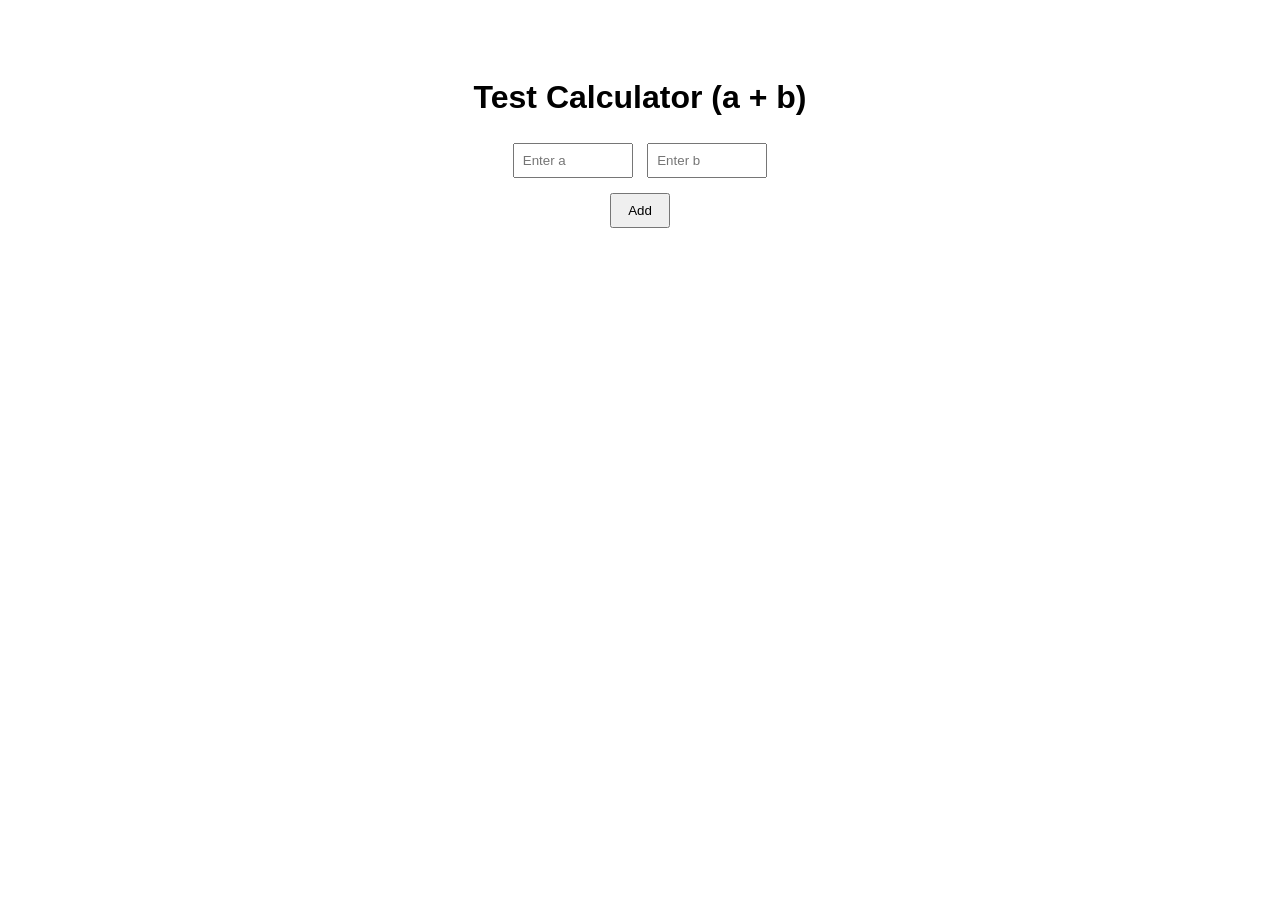
==== index.html @ 2857f5d6 "update" ====
<!DOCTYPE html>
<html>
<head>
  <title>Habit Calculator - Test</title>
  <meta name="viewport" content="width=device-width, initial-scale=1.0">
  <style>
    body {
      font-family: Arial, sans-serif;
      text-align: center;
      padding: 50px;
    }
    input {
      padding: 8px;
      margin: 5px;
      width: 100px;
    }
    button {
      padding: 8px 16px;
      margin-top: 10px;
    }
  </style>
</head>
<body>

  <h1>Test Calculator (a + b)</h1>

  <input type="number" id="a" placeholder="Enter a">
  <input type="number" id="b" placeholder="Enter b">
  <br>
  <button onclick="calculate()">Add</button>

  <h2 id="result"></h2>

  <script>
    function calculate() {
      var a = parseFloat(document.getElementById("a").value) || 0;
      var b = parseFloat(document.getElementById("b").value) || 0;
      document.getElementById("result").innerText = "Result: " + (a + b);
    }
  </script>

</body>
</html>
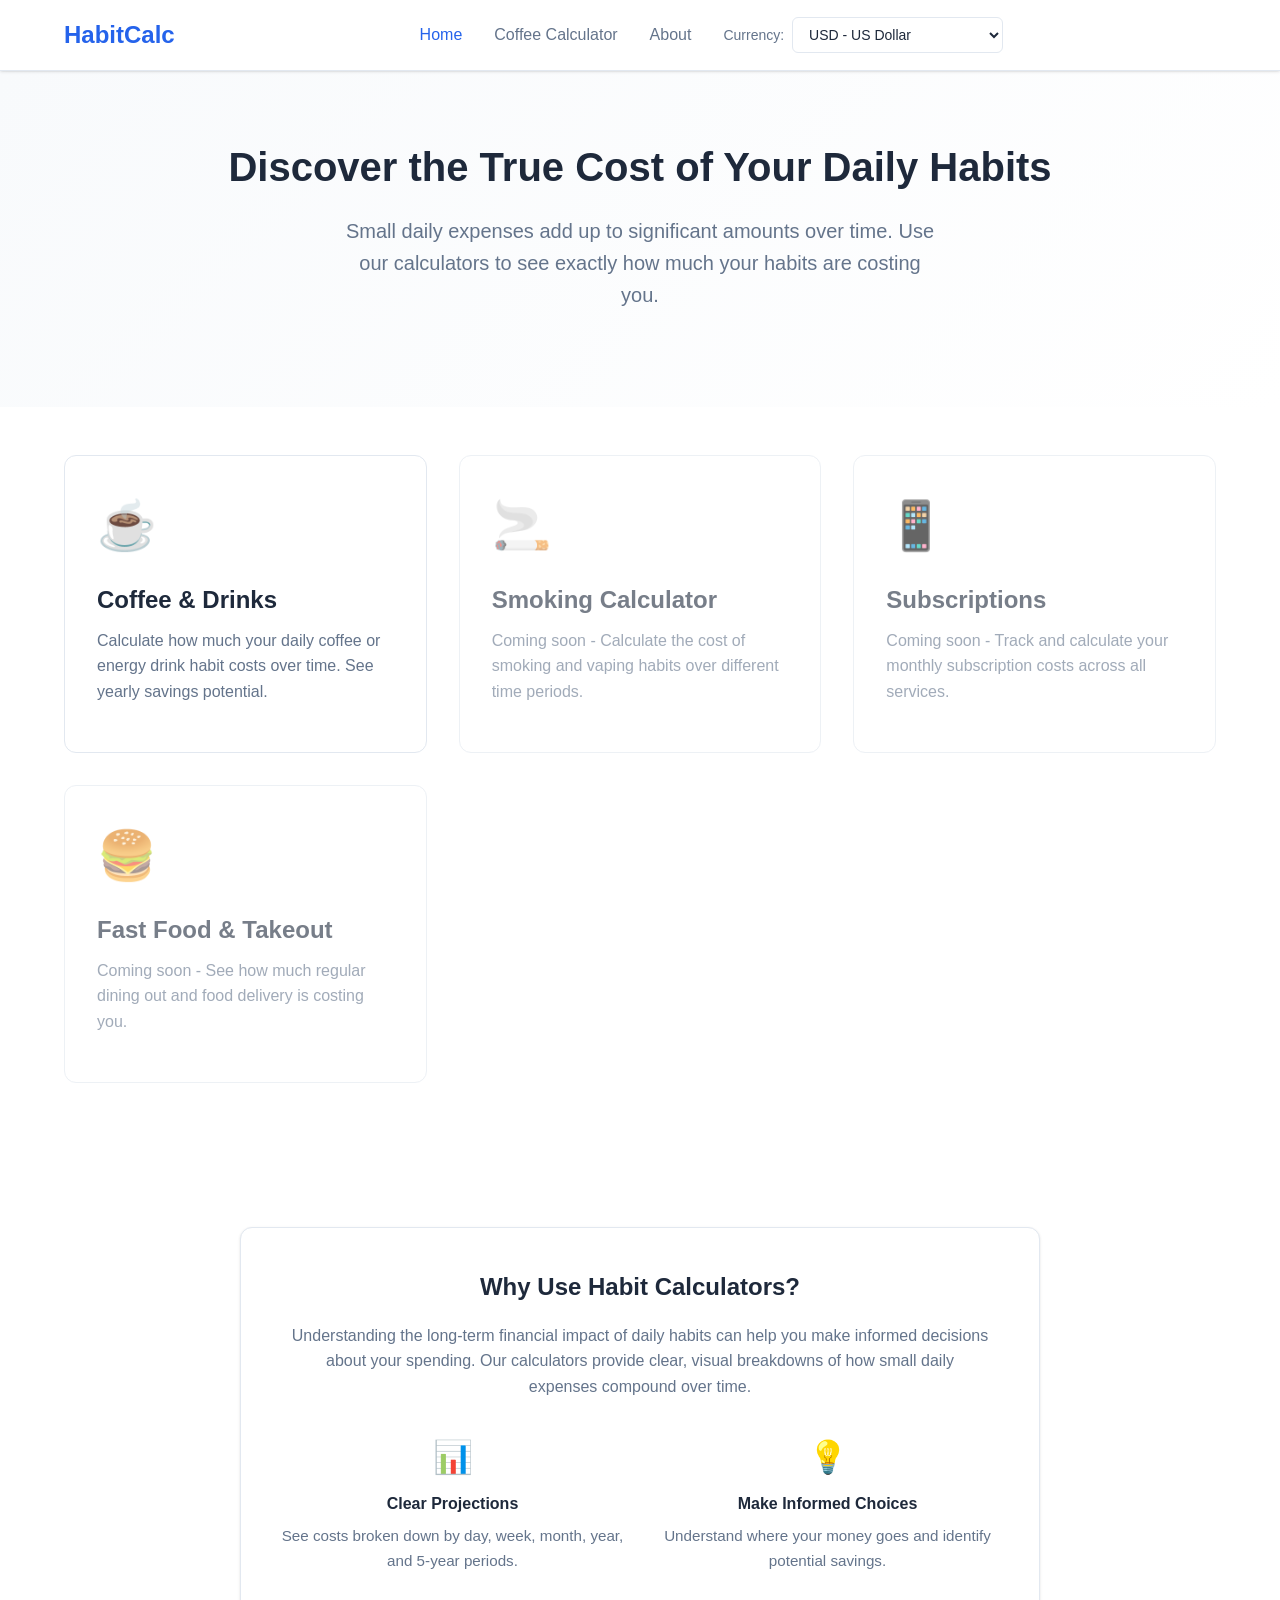
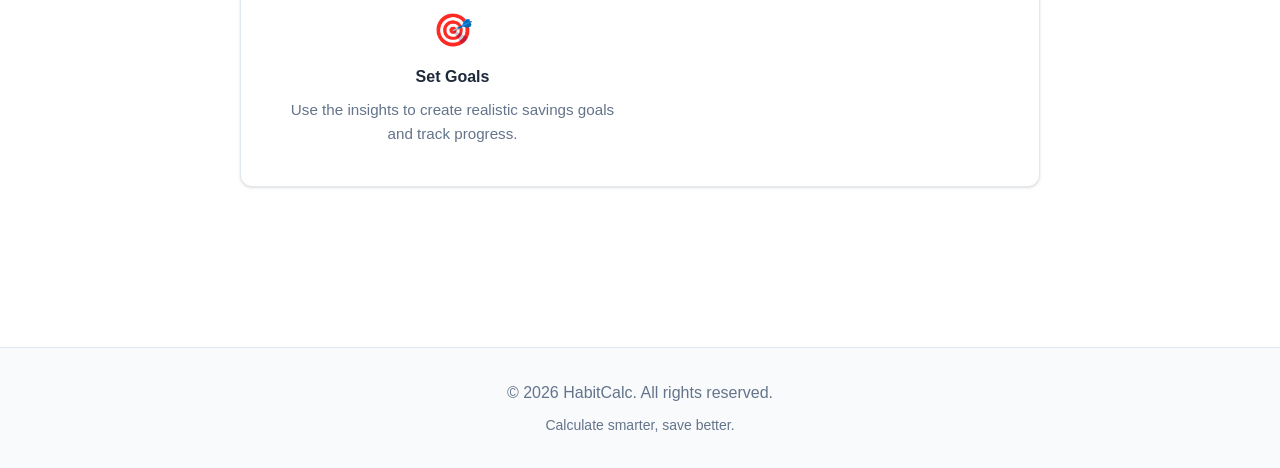
==== commit 240bca8f: "update" ====
--- a/index.html
+++ b/index.html
@@ -1,43 +1,120 @@
 <!DOCTYPE html>
-<html>
+<html lang="en">
 <head>
-  <title>Habit Calculator - Test</title>
+  <meta charset="UTF-8">
   <meta name="viewport" content="width=device-width, initial-scale=1.0">
-  <style>
-    body {
-      font-family: Arial, sans-serif;
-      text-align: center;
-      padding: 50px;
-    }
-    input {
-      padding: 8px;
-      margin: 5px;
-      width: 100px;
-    }
-    button {
-      padding: 8px 16px;
-      margin-top: 10px;
-    }
-  </style>
+  <meta name="description" content="Calculate how much your daily habits cost over time. Discover the true financial impact of coffee, drinks, and other recurring expenses.">
+  <meta name="keywords" content="habit calculator, cost calculator, savings calculator, coffee cost, daily expense calculator">
+  <title>Habit Cost Calculator | Calculate Your Daily Expenses</title>
+  <link rel="stylesheet" href="styles.css">
 </head>
 <body>
+  <header>
+    <div class="container">
+      <nav>
+        <a href="index.html" class="logo">HabitCalc</a>
+        <div class="nav-center">
+          <ul class="nav-links">
+            <li><a href="index.html" class="active">Home</a></li>
+            <li><a href="coffee-calculator.html">Coffee Calculator</a></li>
+            <li><a href="#about">About</a></li>
+          </ul>
+          <div class="currency-selector">
+            <label for="currencySelector">Currency:</label>
+            <select id="currencySelector">
+              <option value="USD">USD - US Dollar</option>
+              <option value="EUR">EUR - Euro</option>
+              <option value="GBP">GBP - British Pound</option>
+              <option value="INR">INR - Indian Rupee</option>
+              <option value="CAD">CAD - Canadian Dollar</option>
+              <option value="AUD">AUD - Australian Dollar</option>
+              <option value="JPY">JPY - Japanese Yen</option>
+              <option value="CNY">CNY - Chinese Yuan</option>
+              <option value="CHF">CHF - Swiss Franc</option>
+              <option value="SGD">SGD - Singapore Dollar</option>
+              <option value="NZD">NZD - New Zealand Dollar</option>
+              <option value="ZAR">ZAR - South African Rand</option>
+              <option value="BRL">BRL - Brazilian Real</option>
+              <option value="MXN">MXN - Mexican Peso</option>
+              <option value="KRW">KRW - South Korean Won</option>
+            </select>
+          </div>
+        </div>
+      </nav>
+    </div>
+  </header>
 
-  <h1>Test Calculator (a + b)</h1>
+  <main>
+    <section class="hero">
+      <div class="container">
+        <h1>Discover the True Cost of Your Daily Habits</h1>
+        <p>Small daily expenses add up to significant amounts over time. Use our calculators to see exactly how much your habits are costing you.</p>
+      </div>
+    </section>
 
-  <input type="number" id="a" placeholder="Enter a">
-  <input type="number" id="b" placeholder="Enter b">
-  <br>
-  <button onclick="calculate()">Add</button>
+    <section class="container">
+      <div class="calculators-grid">
+        <a href="coffee-calculator.html" class="calculator-card">
+          <div class="calculator-icon">☕</div>
+          <h3>Coffee & Drinks</h3>
+          <p>Calculate how much your daily coffee or energy drink habit costs over time. See yearly savings potential.</p>
+        </a>
 
-  <h2 id="result"></h2>
+        <div class="calculator-card" style="opacity: 0.6; cursor: not-allowed;">
+          <div class="calculator-icon">🚬</div>
+          <h3>Smoking Calculator</h3>
+          <p>Coming soon - Calculate the cost of smoking and vaping habits over different time periods.</p>
+        </div>
 
-  <script>
-    function calculate() {
-      var a = parseFloat(document.getElementById("a").value) || 0;
-      var b = parseFloat(document.getElementById("b").value) || 0;
-      document.getElementById("result").innerText = "Result: " + (a + b);
-    }
-  </script>
+        <div class="calculator-card" style="opacity: 0.6; cursor: not-allowed;">
+          <div class="calculator-icon">📱</div>
+          <h3>Subscriptions</h3>
+          <p>Coming soon - Track and calculate your monthly subscription costs across all services.</p>
+        </div>
 
+        <div class="calculator-card" style="opacity: 0.6; cursor: not-allowed;">
+          <div class="calculator-icon">🍔</div>
+          <h3>Fast Food & Takeout</h3>
+          <p>Coming soon - See how much regular dining out and food delivery is costing you.</p>
+        </div>
+      </div>
+    </section>
+
+    <section class="container" id="about" style="padding: 3rem 0;">
+      <div class="calculator-container">
+        <h2 style="text-align: center; margin-bottom: 1rem;">Why Use Habit Calculators?</h2>
+        <p style="color: var(--text-secondary); text-align: center; max-width: 700px; margin: 0 auto 2rem;">
+          Understanding the long-term financial impact of daily habits can help you make informed decisions about your spending.
+          Our calculators provide clear, visual breakdowns of how small daily expenses compound over time.
+        </p>
+        <div style="display: grid; grid-template-columns: repeat(auto-fit, minmax(250px, 1fr)); gap: 2rem; margin-top: 2rem;">
+          <div style="text-align: center;">
+            <h3 style="font-size: 2rem; color: var(--primary-color); margin-bottom: 0.5rem;">📊</h3>
+            <h4 style="margin-bottom: 0.5rem;">Clear Projections</h4>
+            <p style="color: var(--text-secondary); font-size: 0.95rem;">See costs broken down by day, week, month, year, and 5-year periods.</p>
+          </div>
+          <div style="text-align: center;">
+            <h3 style="font-size: 2rem; color: var(--primary-color); margin-bottom: 0.5rem;">💡</h3>
+            <h4 style="margin-bottom: 0.5rem;">Make Informed Choices</h4>
+            <p style="color: var(--text-secondary); font-size: 0.95rem;">Understand where your money goes and identify potential savings.</p>
+          </div>
+          <div style="text-align: center;">
+            <h3 style="font-size: 2rem; color: var(--primary-color); margin-bottom: 0.5rem;">🎯</h3>
+            <h4 style="margin-bottom: 0.5rem;">Set Goals</h4>
+            <p style="color: var(--text-secondary); font-size: 0.95rem;">Use the insights to create realistic savings goals and track progress.</p>
+          </div>
+        </div>
+      </div>
+    </section>
+  </main>
+
+  <footer>
+    <div class="container">
+      <p>&copy; 2026 HabitCalc. All rights reserved.</p>
+      <p style="margin-top: 0.5rem; font-size: 0.875rem;">Calculate smarter, save better.</p>
+    </div>
+  </footer>
+
+  <script src="currency.js"></script>
 </body>
 </html>
--- a/styles.css
+++ b/styles.css
@@ -0,0 +1,408 @@
+/* Modern & Minimal Design for Habit Calculator */
+
+:root {
+  --primary-color: #2563eb;
+  --primary-dark: #1e40af;
+  --secondary-color: #10b981;
+  --background: #ffffff;
+  --surface: #f8fafc;
+  --text-primary: #1e293b;
+  --text-secondary: #64748b;
+  --border-color: #e2e8f0;
+  --shadow: 0 1px 3px 0 rgb(0 0 0 / 0.1), 0 1px 2px -1px rgb(0 0 0 / 0.1);
+  --shadow-lg: 0 10px 15px -3px rgb(0 0 0 / 0.1), 0 4px 6px -4px rgb(0 0 0 / 0.1);
+}
+
+* {
+  margin: 0;
+  padding: 0;
+  box-sizing: border-box;
+}
+
+body {
+  font-family: -apple-system, BlinkMacSystemFont, 'Segoe UI', Roboto, Oxygen, Ubuntu, Cantarell, sans-serif;
+  line-height: 1.6;
+  color: var(--text-primary);
+  background-color: var(--background);
+  min-height: 100vh;
+}
+
+/* Header Styles */
+header {
+  background: var(--background);
+  border-bottom: 1px solid var(--border-color);
+  padding: 1rem 0;
+  position: sticky;
+  top: 0;
+  z-index: 100;
+  box-shadow: var(--shadow);
+}
+
+.container {
+  max-width: 1200px;
+  margin: 0 auto;
+  padding: 0 1.5rem;
+}
+
+nav {
+  display: flex;
+  justify-content: space-between;
+  align-items: center;
+  gap: 2rem;
+}
+
+.logo {
+  font-size: 1.5rem;
+  font-weight: 700;
+  color: var(--primary-color);
+  text-decoration: none;
+}
+
+.nav-center {
+  display: flex;
+  gap: 2rem;
+  align-items: center;
+  flex: 1;
+  justify-content: center;
+}
+
+.nav-links {
+  display: flex;
+  gap: 2rem;
+  list-style: none;
+}
+
+.nav-links a {
+  color: var(--text-secondary);
+  text-decoration: none;
+  font-weight: 500;
+  transition: color 0.3s ease;
+}
+
+.nav-links a:hover,
+.nav-links a.active {
+  color: var(--primary-color);
+}
+
+.currency-selector {
+  display: flex;
+  align-items: center;
+  gap: 0.5rem;
+}
+
+.currency-selector label {
+  font-size: 0.875rem;
+  color: var(--text-secondary);
+  font-weight: 500;
+}
+
+.currency-selector select {
+  padding: 0.5rem 0.75rem;
+  border: 1px solid var(--border-color);
+  border-radius: 6px;
+  background: var(--background);
+  color: var(--text-primary);
+  font-size: 0.875rem;
+  font-weight: 500;
+  cursor: pointer;
+  transition: border-color 0.3s ease;
+}
+
+.currency-selector select:hover {
+  border-color: var(--primary-color);
+}
+
+.currency-selector select:focus {
+  outline: none;
+  border-color: var(--primary-color);
+}
+
+/* Hero Section */
+.hero {
+  text-align: center;
+  padding: 4rem 0;
+  background: linear-gradient(135deg, var(--surface) 0%, #ffffff 100%);
+}
+
+.hero h1 {
+  font-size: 2.5rem;
+  font-weight: 700;
+  margin-bottom: 1rem;
+  color: var(--text-primary);
+}
+
+.hero p {
+  font-size: 1.25rem;
+  color: var(--text-secondary);
+  max-width: 600px;
+  margin: 0 auto 2rem;
+}
+
+/* Calculator Grid */
+.calculators-grid {
+  display: grid;
+  grid-template-columns: repeat(auto-fit, minmax(300px, 1fr));
+  gap: 2rem;
+  padding: 3rem 0;
+}
+
+.calculator-card {
+  background: var(--background);
+  border: 1px solid var(--border-color);
+  border-radius: 12px;
+  padding: 2rem;
+  transition: transform 0.3s ease, box-shadow 0.3s ease;
+  cursor: pointer;
+  text-decoration: none;
+  color: inherit;
+  display: block;
+}
+
+.calculator-card:hover {
+  transform: translateY(-4px);
+  box-shadow: var(--shadow-lg);
+}
+
+.calculator-icon {
+  font-size: 3rem;
+  margin-bottom: 1rem;
+}
+
+.calculator-card h3 {
+  font-size: 1.5rem;
+  margin-bottom: 0.5rem;
+  color: var(--text-primary);
+}
+
+.calculator-card p {
+  color: var(--text-secondary);
+  margin-bottom: 1rem;
+}
+
+/* Calculator Page */
+.calculator-container {
+  max-width: 800px;
+  margin: 3rem auto;
+  background: var(--background);
+  border: 1px solid var(--border-color);
+  border-radius: 12px;
+  padding: 2.5rem;
+  box-shadow: var(--shadow);
+}
+
+.calculator-header {
+  text-align: center;
+  margin-bottom: 2rem;
+}
+
+.calculator-header h1 {
+  font-size: 2rem;
+  margin-bottom: 0.5rem;
+}
+
+.calculator-header p {
+  color: var(--text-secondary);
+}
+
+/* Form Styles */
+.input-group {
+  margin-bottom: 1.5rem;
+}
+
+.input-group label {
+  display: block;
+  margin-bottom: 0.5rem;
+  font-weight: 500;
+  color: var(--text-primary);
+}
+
+.input-group input,
+.input-group select {
+  width: 100%;
+  padding: 0.75rem;
+  border: 1px solid var(--border-color);
+  border-radius: 8px;
+  font-size: 1rem;
+  transition: border-color 0.3s ease;
+}
+
+.input-group input:focus,
+.input-group select:focus {
+  outline: none;
+  border-color: var(--primary-color);
+}
+
+.input-with-prefix {
+  position: relative;
+}
+
+.input-prefix {
+  position: absolute;
+  left: 1rem;
+  top: 50%;
+  transform: translateY(-50%);
+  color: var(--text-secondary);
+  font-weight: 500;
+}
+
+.input-with-prefix input {
+  padding-left: 2rem;
+}
+
+/* Button Styles */
+.btn {
+  display: inline-block;
+  padding: 0.75rem 2rem;
+  background: var(--primary-color);
+  color: white;
+  border: none;
+  border-radius: 8px;
+  font-size: 1rem;
+  font-weight: 600;
+  cursor: pointer;
+  transition: background 0.3s ease, transform 0.1s ease;
+  text-decoration: none;
+}
+
+.btn:hover {
+  background: var(--primary-dark);
+}
+
+.btn:active {
+  transform: scale(0.98);
+}
+
+.btn-block {
+  width: 100%;
+  text-align: center;
+}
+
+/* Results Section */
+.results {
+  margin-top: 2rem;
+  display: none;
+}
+
+.results.show {
+  display: block;
+  animation: fadeIn 0.3s ease;
+}
+
+@keyframes fadeIn {
+  from {
+    opacity: 0;
+    transform: translateY(10px);
+  }
+  to {
+    opacity: 1;
+    transform: translateY(0);
+  }
+}
+
+.results-header {
+  text-align: center;
+  padding: 1.5rem;
+  background: var(--surface);
+  border-radius: 8px;
+  margin-bottom: 2rem;
+}
+
+.results-header h3 {
+  font-size: 1.25rem;
+  margin-bottom: 0.5rem;
+  color: var(--text-secondary);
+}
+
+.results-header .amount {
+  font-size: 2.5rem;
+  font-weight: 700;
+  color: var(--primary-color);
+}
+
+.time-projections {
+  display: grid;
+  grid-template-columns: repeat(auto-fit, minmax(150px, 1fr));
+  gap: 1rem;
+}
+
+.projection-card {
+  background: var(--surface);
+  padding: 1.5rem;
+  border-radius: 8px;
+  text-align: center;
+  border: 1px solid var(--border-color);
+}
+
+.projection-card .period {
+  font-size: 0.875rem;
+  color: var(--text-secondary);
+  text-transform: uppercase;
+  letter-spacing: 0.5px;
+  margin-bottom: 0.5rem;
+}
+
+.projection-card .cost {
+  font-size: 1.5rem;
+  font-weight: 700;
+  color: var(--text-primary);
+}
+
+/* Footer */
+footer {
+  background: var(--surface);
+  border-top: 1px solid var(--border-color);
+  padding: 2rem 0;
+  margin-top: 4rem;
+  text-align: center;
+  color: var(--text-secondary);
+}
+
+/* Responsive Design */
+@media (max-width: 768px) {
+  nav {
+    flex-wrap: wrap;
+  }
+
+  .nav-center {
+    flex-direction: column;
+    gap: 1rem;
+    width: 100%;
+    margin-top: 1rem;
+  }
+
+  .nav-links {
+    gap: 1rem;
+    font-size: 0.9rem;
+  }
+
+  .currency-selector {
+    width: 100%;
+    justify-content: center;
+  }
+
+  .currency-selector label {
+    display: none;
+  }
+
+  .currency-selector select {
+    width: 100%;
+    max-width: 200px;
+  }
+
+  .hero h1 {
+    font-size: 2rem;
+  }
+
+  .hero p {
+    font-size: 1rem;
+  }
+
+  .calculator-container {
+    padding: 1.5rem;
+    margin: 2rem 1rem;
+  }
+
+  .time-projections {
+    grid-template-columns: repeat(2, 1fr);
+  }
+}
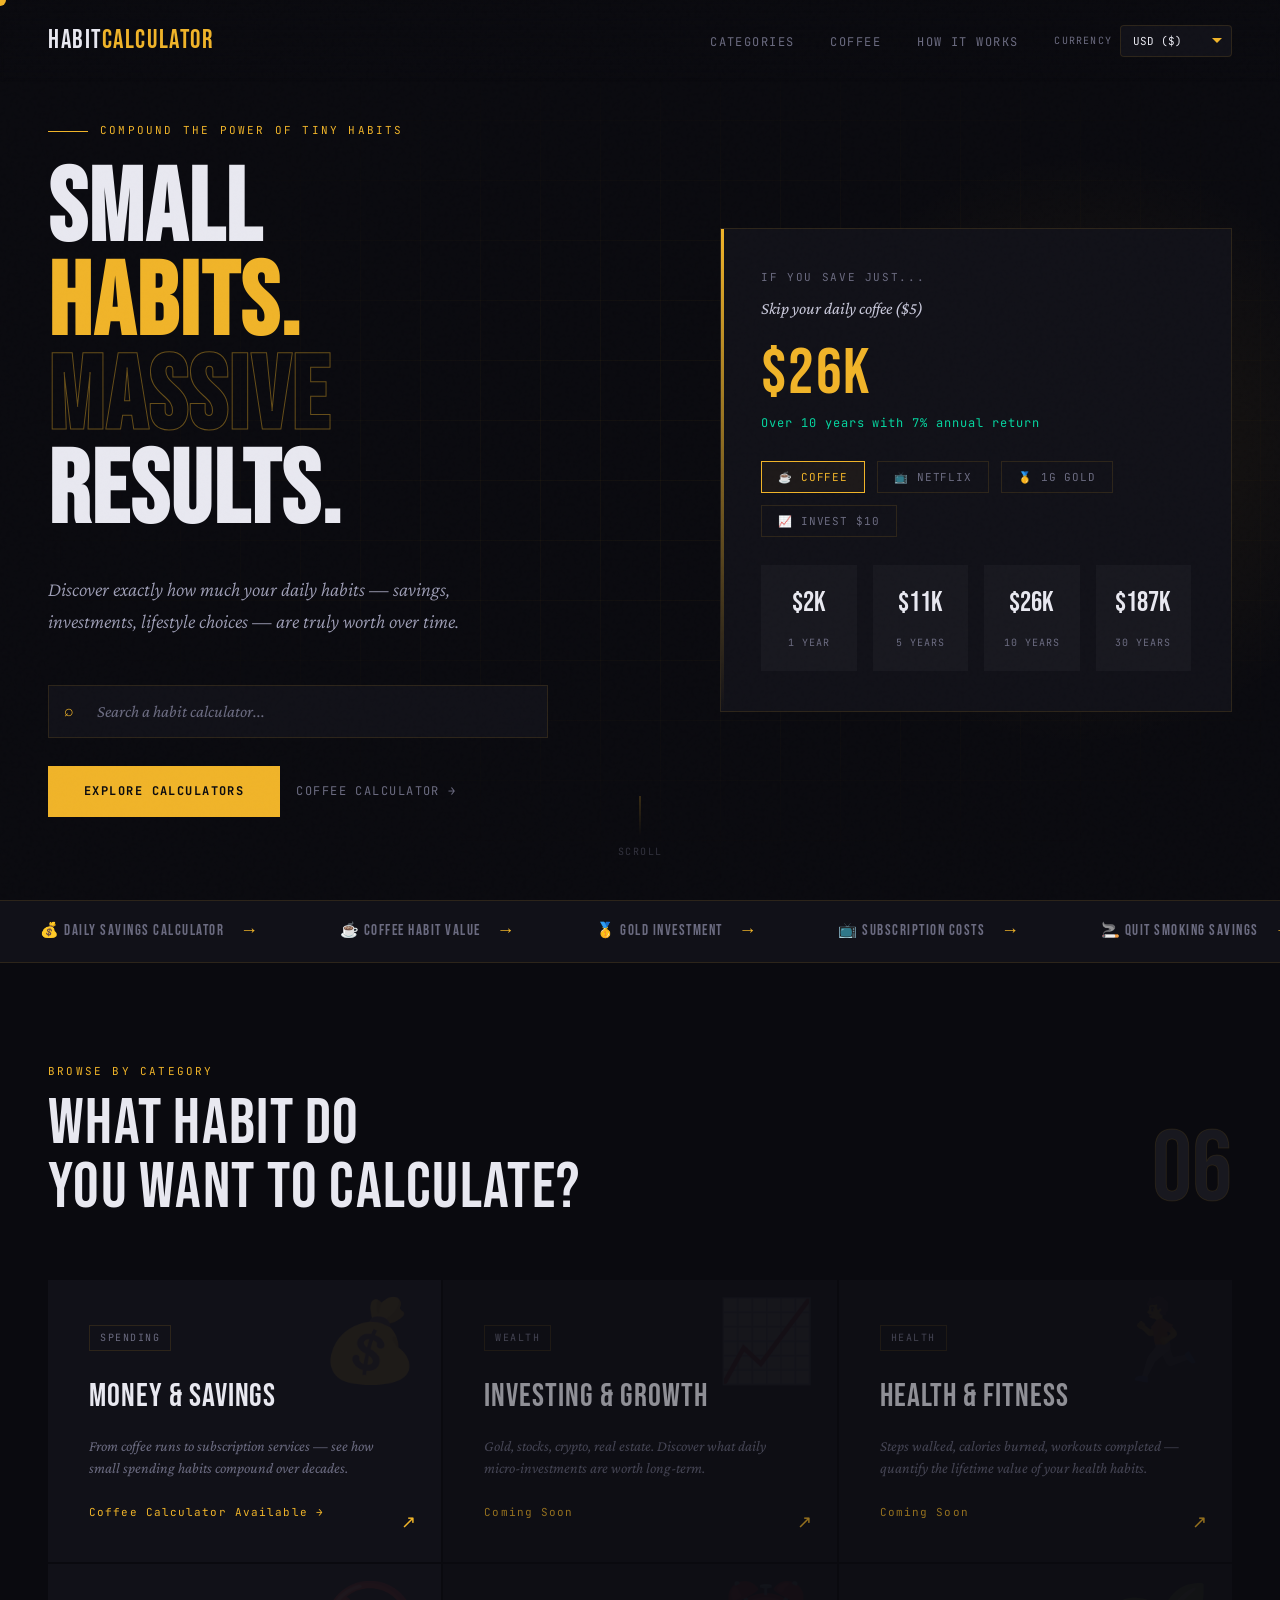
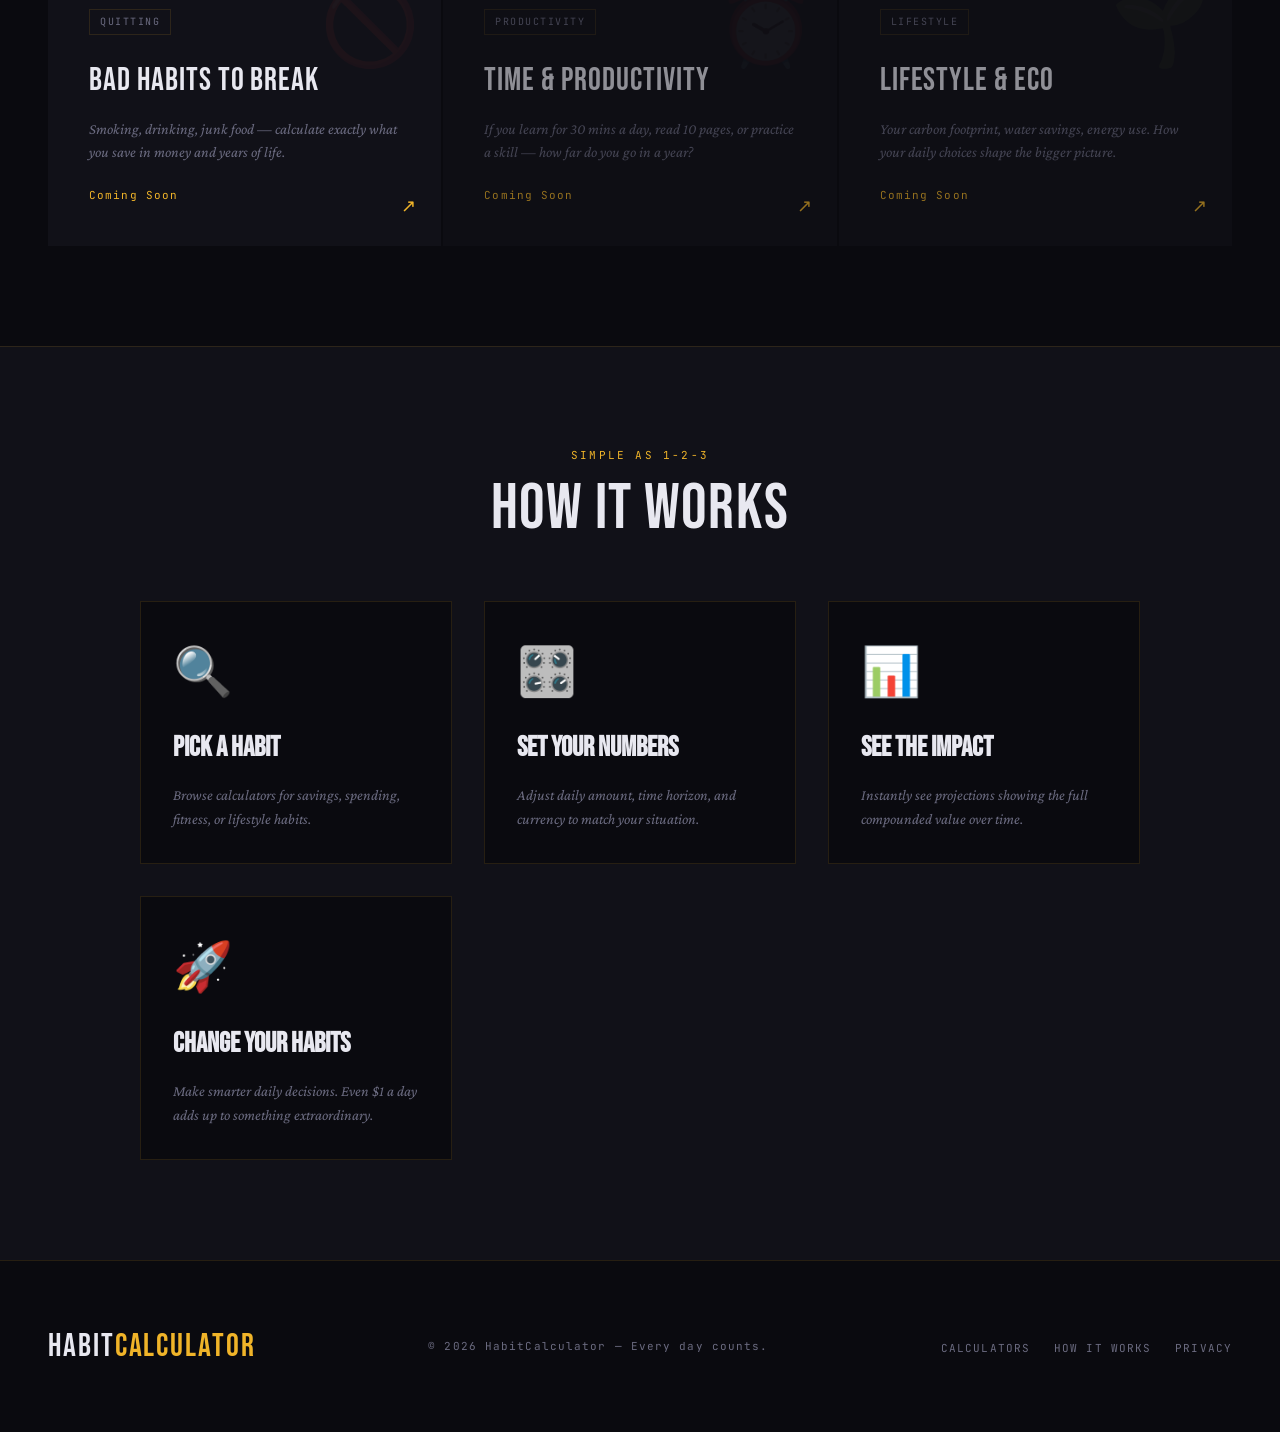
==== commit 43354e36: "Redesign with premium dark theme and organized codebase structure Major redesign implementing modern" ====
--- a/index.html
+++ b/index.html
@@ -1,120 +1,305 @@
 <!DOCTYPE html>
 <html lang="en">
 <head>
+  <!-- Google tag (gtag.js) -->
+  <script async src="https://www.googletagmanager.com/gtag/js?id=G-GQ2XSHXJRT"></script>
+  <script>
+    window.dataLayer = window.dataLayer || [];
+    function gtag(){dataLayer.push(arguments);}
+    gtag('js', new Date());
+    gtag('config', 'G-GQ2XSHXJRT');
+  </script>
+
   <meta charset="UTF-8">
   <meta name="viewport" content="width=device-width, initial-scale=1.0">
-  <meta name="description" content="Calculate how much your daily habits cost over time. Discover the true financial impact of coffee, drinks, and other recurring expenses.">
-  <meta name="keywords" content="habit calculator, cost calculator, savings calculator, coffee cost, daily expense calculator">
-  <title>Habit Cost Calculator | Calculate Your Daily Expenses</title>
-  <link rel="stylesheet" href="styles.css">
+  <meta name="description" content="Calculate how much your daily habits cost over time. Discover the true financial impact of coffee, savings, and other recurring habits.">
+  <meta name="keywords" content="habit calculator, cost calculator, savings calculator, investment calculator, daily expense calculator">
+  <title>HabitCalculator — Small Habits. Massive Results.</title>
+
+  <link rel="preconnect" href="https://fonts.googleapis.com">
+  <link rel="preconnect" href="https://fonts.gstatic.com" crossorigin>
+  <link href="https://fonts.googleapis.com/css2?family=Bebas+Neue&family=Crimson+Pro:ital,wght@0,300;0,400;0,600;1,300;1,400&family=JetBrains+Mono:wght@400;700&display=swap" rel="stylesheet">
+  <link rel="stylesheet" href="css/theme.css">
 </head>
 <body>
-  <header>
-    <div class="container">
-      <nav>
-        <a href="index.html" class="logo">HabitCalc</a>
-        <div class="nav-center">
-          <ul class="nav-links">
-            <li><a href="index.html" class="active">Home</a></li>
-            <li><a href="coffee-calculator.html">Coffee Calculator</a></li>
-            <li><a href="#about">About</a></li>
-          </ul>
-          <div class="currency-selector">
-            <label for="currencySelector">Currency:</label>
-            <select id="currencySelector">
-              <option value="USD">USD - US Dollar</option>
-              <option value="EUR">EUR - Euro</option>
-              <option value="GBP">GBP - British Pound</option>
-              <option value="INR">INR - Indian Rupee</option>
-              <option value="CAD">CAD - Canadian Dollar</option>
-              <option value="AUD">AUD - Australian Dollar</option>
-              <option value="JPY">JPY - Japanese Yen</option>
-              <option value="CNY">CNY - Chinese Yuan</option>
-              <option value="CHF">CHF - Swiss Franc</option>
-              <option value="SGD">SGD - Singapore Dollar</option>
-              <option value="NZD">NZD - New Zealand Dollar</option>
-              <option value="ZAR">ZAR - South African Rand</option>
-              <option value="BRL">BRL - Brazilian Real</option>
-              <option value="MXN">MXN - Mexican Peso</option>
-              <option value="KRW">KRW - South Korean Won</option>
-            </select>
+  <div id="cursor"></div>
+
+  <!-- NAV -->
+  <nav>
+    <a href="index.html" class="nav-logo">Habit<span>Calculator</span></a>
+    <div class="nav-right">
+      <ul class="nav-links">
+        <li><a href="#categories">Categories</a></li>
+        <li><a href="calculators/coffee.html">Coffee</a></li>
+        <li><a href="#how">How It Works</a></li>
+      </ul>
+      <div class="currency-selector">
+        <label for="currencySelector">Currency</label>
+        <select id="currencySelector">
+          <option value="USD">USD ($)</option>
+          <option value="EUR">EUR (€)</option>
+          <option value="GBP">GBP (£)</option>
+          <option value="INR">INR (₹)</option>
+          <option value="CAD">CAD (C$)</option>
+          <option value="AUD">AUD (A$)</option>
+          <option value="JPY">JPY (¥)</option>
+          <option value="CNY">CNY (¥)</option>
+          <option value="CHF">CHF (Fr)</option>
+          <option value="SGD">SGD (S$)</option>
+          <option value="NZD">NZD (NZ$)</option>
+          <option value="ZAR">ZAR (R)</option>
+          <option value="BRL">BRL (R$)</option>
+          <option value="MXN">MXN (Mex$)</option>
+          <option value="KRW">KRW (₩)</option>
+        </select>
+      </div>
+    </div>
+  </nav>
+
+  <!-- HERO -->
+  <section class="hero">
+    <div class="hero-content fade-up">
+      <div class="hero-eyebrow">Compound the power of tiny habits</div>
+      <h1>
+        Small<br>
+        <span class="line2">Habits.</span>
+        <span class="line3">Massive</span>
+        Results.
+      </h1>
+      <p class="hero-desc">
+        Discover exactly how much your daily habits — savings, investments, lifestyle choices — are truly worth over time.
+      </p>
+
+      <div class="search-bar-wrapper">
+        <span class="search-icon">⌕</span>
+        <input class="search-bar" type="text" placeholder="Search a habit calculator..." id="searchInput" autocomplete="off">
+      </div>
+
+      <div class="hero-cta-group" style="margin-top: 28px;">
+        <a href="#categories" class="btn-primary">Explore Calculators</a>
+        <a href="calculators/coffee.html" class="btn-ghost">Coffee Calculator →</a>
+      </div>
+    </div>
+
+    <div class="hero-counter-panel fade-up" style="transition-delay:0.2s">
+      <div class="counter-card">
+        <div class="counter-label">If you save just...</div>
+        <div class="counter-habit" id="habit-desc">Skip your daily coffee ($5)</div>
+        <div class="counter-number" id="main-counter">$0</div>
+        <div class="counter-sub" id="counter-sub">Over 10 years with 7% annual return</div>
+
+        <div class="counter-controls">
+          <button class="habit-btn active" data-amount="5" data-label="Skip daily coffee ($5)" data-type="money">☕ Coffee</button>
+          <button class="habit-btn" data-amount="0.5" data-label="Cancel Netflix ($15/mo)" data-type="money">📺 Netflix</button>
+          <button class="habit-btn" data-amount="80" data-label="Save 1g gold daily (~$80)" data-type="gold">🥇 1g Gold</button>
+          <button class="habit-btn" data-amount="10" data-label="Invest $10 daily in S&P 500" data-type="money">📈 Invest $10</button>
+        </div>
+
+        <div class="counter-timeline">
+          <div class="timeline-item">
+            <span class="timeline-val" id="t1">—</span>
+            <span class="timeline-key">1 Year</span>
+          </div>
+          <div class="timeline-item">
+            <span class="timeline-val" id="t5">—</span>
+            <span class="timeline-key">5 Years</span>
+          </div>
+          <div class="timeline-item">
+            <span class="timeline-val" id="t10">—</span>
+            <span class="timeline-key">10 Years</span>
+          </div>
+          <div class="timeline-item">
+            <span class="timeline-val" id="t30">—</span>
+            <span class="timeline-key">30 Years</span>
           </div>
         </div>
-      </nav>
-    </div>
-  </header>
-
-  <main>
-    <section class="hero">
-      <div class="container">
-        <h1>Discover the True Cost of Your Daily Habits</h1>
-        <p>Small daily expenses add up to significant amounts over time. Use our calculators to see exactly how much your habits are costing you.</p>
-      </div>
-    </section>
-
-    <section class="container">
-      <div class="calculators-grid">
-        <a href="coffee-calculator.html" class="calculator-card">
-          <div class="calculator-icon">☕</div>
-          <h3>Coffee & Drinks</h3>
-          <p>Calculate how much your daily coffee or energy drink habit costs over time. See yearly savings potential.</p>
-        </a>
-
-        <div class="calculator-card" style="opacity: 0.6; cursor: not-allowed;">
-          <div class="calculator-icon">🚬</div>
-          <h3>Smoking Calculator</h3>
-          <p>Coming soon - Calculate the cost of smoking and vaping habits over different time periods.</p>
-        </div>
-
-        <div class="calculator-card" style="opacity: 0.6; cursor: not-allowed;">
-          <div class="calculator-icon">📱</div>
-          <h3>Subscriptions</h3>
-          <p>Coming soon - Track and calculate your monthly subscription costs across all services.</p>
-        </div>
-
-        <div class="calculator-card" style="opacity: 0.6; cursor: not-allowed;">
-          <div class="calculator-icon">🍔</div>
-          <h3>Fast Food & Takeout</h3>
-          <p>Coming soon - See how much regular dining out and food delivery is costing you.</p>
-        </div>
-      </div>
-    </section>
-
-    <section class="container" id="about" style="padding: 3rem 0;">
-      <div class="calculator-container">
-        <h2 style="text-align: center; margin-bottom: 1rem;">Why Use Habit Calculators?</h2>
-        <p style="color: var(--text-secondary); text-align: center; max-width: 700px; margin: 0 auto 2rem;">
-          Understanding the long-term financial impact of daily habits can help you make informed decisions about your spending.
-          Our calculators provide clear, visual breakdowns of how small daily expenses compound over time.
-        </p>
-        <div style="display: grid; grid-template-columns: repeat(auto-fit, minmax(250px, 1fr)); gap: 2rem; margin-top: 2rem;">
-          <div style="text-align: center;">
-            <h3 style="font-size: 2rem; color: var(--primary-color); margin-bottom: 0.5rem;">📊</h3>
-            <h4 style="margin-bottom: 0.5rem;">Clear Projections</h4>
-            <p style="color: var(--text-secondary); font-size: 0.95rem;">See costs broken down by day, week, month, year, and 5-year periods.</p>
-          </div>
-          <div style="text-align: center;">
-            <h3 style="font-size: 2rem; color: var(--primary-color); margin-bottom: 0.5rem;">💡</h3>
-            <h4 style="margin-bottom: 0.5rem;">Make Informed Choices</h4>
-            <p style="color: var(--text-secondary); font-size: 0.95rem;">Understand where your money goes and identify potential savings.</p>
-          </div>
-          <div style="text-align: center;">
-            <h3 style="font-size: 2rem; color: var(--primary-color); margin-bottom: 0.5rem;">🎯</h3>
-            <h4 style="margin-bottom: 0.5rem;">Set Goals</h4>
-            <p style="color: var(--text-secondary); font-size: 0.95rem;">Use the insights to create realistic savings goals and track progress.</p>
-          </div>
-        </div>
-      </div>
-    </section>
-  </main>
-
+      </div>
+    </div>
+
+    <div class="scroll-hint">
+      <div class="scroll-line"></div>
+      <span>Scroll</span>
+    </div>
+  </section>
+
+  <!-- MARQUEE -->
+  <div class="marquee-section">
+    <div class="marquee-track" id="marquee">
+      <span class="marquee-item">💰 Daily Savings Calculator <span>→</span></span>
+      <span class="marquee-item">☕ Coffee Habit Value <span>→</span></span>
+      <span class="marquee-item">🥇 Gold Investment <span>→</span></span>
+      <span class="marquee-item">📺 Subscription Costs <span>→</span></span>
+      <span class="marquee-item">🚬 Quit Smoking Savings <span>→</span></span>
+      <span class="marquee-item">🏃 Fitness Tracker <span>→</span></span>
+      <span class="marquee-item">📱 Tech Upgrades <span>→</span></span>
+      <span class="marquee-item">🍕 Dining Out Calculator <span>→</span></span>
+      <span class="marquee-item">💰 Daily Savings Calculator <span>→</span></span>
+      <span class="marquee-item">☕ Coffee Habit Value <span>→</span></span>
+      <span class="marquee-item">🥇 Gold Investment <span>→</span></span>
+      <span class="marquee-item">📺 Subscription Costs <span>→</span></span>
+      <span class="marquee-item">🚬 Quit Smoking Savings <span>→</span></span>
+      <span class="marquee-item">🏃 Fitness Tracker <span>→</span></span>
+      <span class="marquee-item">📱 Tech Upgrades <span>→</span></span>
+      <span class="marquee-item">🍕 Dining Out Calculator <span>→</span></span>
+    </div>
+  </div>
+
+  <!-- CATEGORIES -->
+  <section class="section" id="categories">
+    <div class="section-header">
+      <div>
+        <div class="section-tag">Browse by Category</div>
+        <div class="section-title">What habit do<br>you want to calculate?</div>
+      </div>
+      <div class="section-count">06</div>
+    </div>
+    <div class="categories-grid">
+      <a href="calculators/coffee.html" class="cat-card fade-up">
+        <div class="cat-icon-bg">💰</div>
+        <div class="cat-tag">Spending</div>
+        <div class="cat-title">Money & Savings</div>
+        <p class="cat-desc">From coffee runs to subscription services — see how small spending habits compound over decades.</p>
+        <div class="cat-count">Coffee Calculator Available →</div>
+        <div class="cat-arrow">↗</div>
+      </a>
+      <div class="cat-card fade-up" style="transition-delay:0.1s; opacity: 0.6">
+        <div class="cat-icon-bg">📈</div>
+        <div class="cat-tag">Wealth</div>
+        <div class="cat-title">Investing & Growth</div>
+        <p class="cat-desc">Gold, stocks, crypto, real estate. Discover what daily micro-investments are worth long-term.</p>
+        <div class="cat-count">Coming Soon</div>
+        <div class="cat-arrow">↗</div>
+      </div>
+      <div class="cat-card fade-up" style="transition-delay:0.2s; opacity: 0.6">
+        <div class="cat-icon-bg">🏃</div>
+        <div class="cat-tag">Health</div>
+        <div class="cat-title">Health & Fitness</div>
+        <p class="cat-desc">Steps walked, calories burned, workouts completed — quantify the lifetime value of your health habits.</p>
+        <div class="cat-count">Coming Soon</div>
+        <div class="cat-arrow">↗</div>
+      </div>
+      <div class="cat-card fade-up; opacity: 0.6">
+        <div class="cat-icon-bg">🚫</div>
+        <div class="cat-tag">Quitting</div>
+        <div class="cat-title">Bad Habits to Break</div>
+        <p class="cat-desc">Smoking, drinking, junk food — calculate exactly what you save in money and years of life.</p>
+        <div class="cat-count">Coming Soon</div>
+        <div class="cat-arrow">↗</div>
+      </div>
+      <div class="cat-card fade-up" style="transition-delay:0.1s; opacity: 0.6">
+        <div class="cat-icon-bg">⏰</div>
+        <div class="cat-tag">Productivity</div>
+        <div class="cat-title">Time & Productivity</div>
+        <p class="cat-desc">If you learn for 30 mins a day, read 10 pages, or practice a skill — how far do you go in a year?</p>
+        <div class="cat-count">Coming Soon</div>
+        <div class="cat-arrow">↗</div>
+      </div>
+      <div class="cat-card fade-up" style="transition-delay:0.2s; opacity: 0.6">
+        <div class="cat-icon-bg">🌱</div>
+        <div class="cat-tag">Lifestyle</div>
+        <div class="cat-title">Lifestyle & Eco</div>
+        <p class="cat-desc">Your carbon footprint, water savings, energy use. How your daily choices shape the bigger picture.</p>
+        <div class="cat-count">Coming Soon</div>
+        <div class="cat-arrow">↗</div>
+      </div>
+    </div>
+  </section>
+
+  <!-- HOW IT WORKS -->
+  <section class="section" id="how" style="background: var(--surface); border-top: 1px solid var(--border);">
+    <div style="text-align: center; max-width: 800px; margin: 0 auto 60px;">
+      <div class="section-tag">Simple as 1-2-3</div>
+      <div class="section-title">How It Works</div>
+    </div>
+    <div style="display: grid; grid-template-columns: repeat(auto-fit, minmax(250px, 1fr)); gap: 32px; max-width: 1000px; margin: 0 auto;">
+      <div style="background: var(--bg); padding: 32px; border: 1px solid var(--border);" class="fade-up">
+        <span style="font-size: 48px; display: block; margin-bottom: 16px;">🔍</span>
+        <h3 style="font-family: 'Bebas Neue', sans-serif; font-size: 28px; margin-bottom: 12px;">Pick a Habit</h3>
+        <p style="color: var(--muted); font-style: italic; font-size: 15px; line-height: 1.6;">Browse calculators for savings, spending, fitness, or lifestyle habits.</p>
+      </div>
+      <div style="background: var(--bg); padding: 32px; border: 1px solid var(--border);" class="fade-up">
+        <span style="font-size: 48px; display: block; margin-bottom: 16px;">🎛️</span>
+        <h3 style="font-family: 'Bebas Neue', sans-serif; font-size: 28px; margin-bottom: 12px;">Set Your Numbers</h3>
+        <p style="color: var(--muted); font-style: italic; font-size: 15px; line-height: 1.6;">Adjust daily amount, time horizon, and currency to match your situation.</p>
+      </div>
+      <div style="background: var(--bg); padding: 32px; border: 1px solid var(--border);" class="fade-up">
+        <span style="font-size: 48px; display: block; margin-bottom: 16px;">📊</span>
+        <h3 style="font-family: 'Bebas Neue', sans-serif; font-size: 28px; margin-bottom: 12px;">See the Impact</h3>
+        <p style="color: var(--muted); font-style: italic; font-size: 15px; line-height: 1.6;">Instantly see projections showing the full compounded value over time.</p>
+      </div>
+      <div style="background: var(--bg); padding: 32px; border: 1px solid var(--border);" class="fade-up">
+        <span style="font-size: 48px; display: block; margin-bottom: 16px;">🚀</span>
+        <h3 style="font-family: 'Bebas Neue', sans-serif; font-size: 28px; margin-bottom: 12px;">Change Your Habits</h3>
+        <p style="color: var(--muted); font-style: italic; font-size: 15px; line-height: 1.6;">Make smarter daily decisions. Even $1 a day adds up to something extraordinary.</p>
+      </div>
+    </div>
+  </section>
+
+  <!-- FOOTER -->
   <footer>
-    <div class="container">
-      <p>&copy; 2026 HabitCalc. All rights reserved.</p>
-      <p style="margin-top: 0.5rem; font-size: 0.875rem;">Calculate smarter, save better.</p>
-    </div>
+    <div class="footer-logo">Habit<span>Calculator</span></div>
+    <p class="footer-copy">© 2026 HabitCalculator — Every day counts.</p>
+    <ul class="footer-links">
+      <li><a href="#categories">Calculators</a></li>
+      <li><a href="#how">How It Works</a></li>
+      <li><a href="#">Privacy</a></li>
+    </ul>
   </footer>
 
-  <script src="currency.js"></script>
+  <script src="js/currency.js"></script>
+  <script src="js/main.js"></script>
+  <script>
+    // Hero counter functionality
+    const habits = [
+      { amount: 5, label: "Skip your daily coffee ($5)", type: "money" },
+      { amount: 0.5, label: "Cancel Netflix ($15/mo)", type: "money" },
+      { amount: 80, label: "Save 1g gold daily (~$80)", type: "gold" },
+      { amount: 10, label: "Invest $10 daily in S&P 500", type: "money" }
+    ];
+
+    function animateCounter(el, target) {
+      el.style.opacity = '0.3';
+      setTimeout(() => {
+        el.textContent = target;
+        el.style.opacity = '1';
+      }, 200);
+    }
+
+    function updateHeroCounter(idx) {
+      const h = habits[idx];
+      document.getElementById('habit-desc').textContent = h.label;
+      const isGold = h.type === 'gold';
+
+      function fmt(years) {
+        if (isGold) return fmtGold(h.amount / 80 * 365 * years); // Convert USD to gold grams
+        return fmtMoney(calcFV(h.amount, years));
+      }
+
+      animateCounter(document.getElementById('main-counter'), fmt(10));
+      document.getElementById('counter-sub').textContent =
+        isGold ? 'Total gold value over 10 years' : 'Over 10 years with 7% annual return';
+      document.getElementById('t1').textContent = fmt(1);
+      document.getElementById('t5').textContent = fmt(5);
+      document.getElementById('t10').textContent = fmt(10);
+      document.getElementById('t30').textContent = fmt(30);
+    }
+
+    document.querySelectorAll('.habit-btn').forEach((btn, i) => {
+      btn.addEventListener('click', () => {
+        document.querySelectorAll('.habit-btn').forEach(b => b.classList.remove('active'));
+        btn.classList.add('active');
+        updateHeroCounter(i);
+      });
+    });
+
+    // Initialize counter when currency is ready
+    window.addEventListener('currencyChanged', () => {
+      const activeIdx = Array.from(document.querySelectorAll('.habit-btn')).findIndex(b => b.classList.contains('active'));
+      updateHeroCounter(activeIdx || 0);
+    });
+
+    // Initial load
+    setTimeout(() => updateHeroCounter(0), 500);
+  </script>
 </body>
 </html>
--- a/css/theme.css
+++ b/css/theme.css
@@ -0,0 +1,610 @@
+/* HabitCalculator - Modern Dark Theme */
+
+*, *::before, *::after { box-sizing: border-box; margin: 0; padding: 0; }
+
+:root {
+  --bg: #0a0a0f;
+  --surface: #111118;
+  --surface2: #18181f;
+  --gold: #f0b429;
+  --gold-light: #ffd166;
+  --teal: #06d6a0;
+  --red: #ef233c;
+  --text: #e8e8f0;
+  --muted: #6b6b80;
+  --border: rgba(240,180,41,0.12);
+}
+
+html { scroll-behavior: smooth; }
+
+body {
+  background: var(--bg);
+  color: var(--text);
+  font-family: 'Crimson Pro', serif;
+  font-size: 18px;
+  line-height: 1.6;
+  overflow-x: hidden;
+  cursor: none;
+}
+
+/* Custom cursor */
+#cursor {
+  width: 12px; height: 12px;
+  background: var(--gold);
+  border-radius: 50%;
+  position: fixed;
+  top: 0; left: 0;
+  pointer-events: none;
+  z-index: 9999;
+  transition: transform 0.15s ease, width 0.2s, height 0.2s, background 0.2s;
+  transform: translate(-50%, -50%);
+}
+#cursor.hovered {
+  width: 40px; height: 40px;
+  background: rgba(240,180,41,0.2);
+  border: 1px solid var(--gold);
+}
+
+/* Noise overlay */
+body::before {
+  content: '';
+  position: fixed;
+  inset: 0;
+  background-image: url("data:image/svg+xml,%3Csvg viewBox='0 0 256 256' xmlns='http://www.w3.org/2000/svg'%3E%3Cfilter id='n'%3E%3CfeTurbulence type='fractalNoise' baseFrequency='0.9' numOctaves='4' stitchTiles='stitch'/%3E%3C/filter%3E%3Crect width='100%25' height='100%25' filter='url(%23n)' opacity='0.04'/%3E%3C/svg%3E");
+  pointer-events: none;
+  z-index: 1000;
+  opacity: 0.4;
+}
+
+/* NAV */
+nav {
+  position: fixed;
+  top: 0; left: 0; right: 0;
+  z-index: 500;
+  display: flex;
+  align-items: center;
+  justify-content: space-between;
+  padding: 20px 48px;
+  background: linear-gradient(to bottom, rgba(10,10,15,0.95), transparent);
+  backdrop-filter: blur(2px);
+}
+.nav-logo {
+  font-family: 'Bebas Neue', sans-serif;
+  font-size: 26px;
+  letter-spacing: 0.06em;
+  color: var(--text);
+  text-decoration: none;
+}
+.nav-logo span { color: var(--gold); }
+.nav-right {
+  display: flex;
+  align-items: center;
+  gap: 36px;
+}
+.nav-links {
+  display: flex;
+  gap: 36px;
+  list-style: none;
+}
+.nav-links a {
+  font-family: 'JetBrains Mono', monospace;
+  font-size: 12px;
+  text-transform: uppercase;
+  letter-spacing: 0.12em;
+  color: var(--muted);
+  text-decoration: none;
+  transition: color 0.2s;
+}
+.nav-links a:hover, .nav-links a.active { color: var(--gold); }
+
+/* Currency Selector */
+.currency-selector {
+  display: flex;
+  align-items: center;
+  gap: 8px;
+}
+.currency-selector label {
+  font-family: 'JetBrains Mono', monospace;
+  font-size: 10px;
+  letter-spacing: 0.12em;
+  text-transform: uppercase;
+  color: var(--muted);
+}
+.currency-selector select {
+  background: var(--surface);
+  border: 1px solid var(--border);
+  color: var(--text);
+  font-family: 'JetBrains Mono', monospace;
+  font-size: 11px;
+  padding: 8px 12px;
+  border-radius: 4px;
+  cursor: none;
+  appearance: none;
+  background-image: url("data:image/svg+xml,%3Csvg xmlns='http://www.w3.org/2000/svg' width='12' height='8' viewBox='0 0 12 8'%3E%3Cpath fill='%23f0b429' d='M1 1l5 5 5-5'/%3E%3C/svg%3E");
+  background-repeat: no-repeat;
+  background-position: right 8px center;
+  padding-right: 28px;
+  transition: border-color 0.2s;
+}
+.currency-selector select:focus {
+  outline: none;
+  border-color: var(--gold);
+}
+.currency-selector select:hover {
+  border-color: var(--gold);
+}
+
+/* HERO */
+.hero {
+  min-height: 100vh;
+  display: grid;
+  grid-template-columns: 1fr 1fr;
+  align-items: center;
+  padding: 120px 48px 80px;
+  position: relative;
+  overflow: hidden;
+}
+
+/* Animated grid background */
+.hero::before {
+  content: '';
+  position: absolute;
+  inset: 0;
+  background-image:
+    linear-gradient(rgba(240,180,41,0.04) 1px, transparent 1px),
+    linear-gradient(90deg, rgba(240,180,41,0.04) 1px, transparent 1px);
+  background-size: 60px 60px;
+  mask-image: radial-gradient(ellipse at 60% 50%, black 20%, transparent 70%);
+}
+
+/* Glowing orb */
+.hero::after {
+  content: '';
+  position: absolute;
+  width: 600px; height: 600px;
+  background: radial-gradient(circle, rgba(240,180,41,0.08) 0%, transparent 70%);
+  right: -100px; top: 50%;
+  transform: translateY(-50%);
+  border-radius: 50%;
+  animation: orb-pulse 4s ease-in-out infinite;
+}
+@keyframes orb-pulse {
+  0%, 100% { transform: translateY(-50%) scale(1); opacity: 0.6; }
+  50% { transform: translateY(-52%) scale(1.05); opacity: 1; }
+}
+
+.hero-content { position: relative; z-index: 2; }
+
+.hero-eyebrow {
+  font-family: 'JetBrains Mono', monospace;
+  font-size: 11px;
+  letter-spacing: 0.2em;
+  text-transform: uppercase;
+  color: var(--gold);
+  margin-bottom: 24px;
+  display: flex;
+  align-items: center;
+  gap: 12px;
+}
+.hero-eyebrow::before {
+  content: '';
+  display: block;
+  width: 40px; height: 1px;
+  background: var(--gold);
+}
+
+h1 {
+  font-family: 'Bebas Neue', sans-serif;
+  font-size: clamp(72px, 8vw, 120px);
+  line-height: 0.92;
+  letter-spacing: 0.02em;
+  margin-bottom: 32px;
+}
+h1 .line2 { color: var(--gold); display: block; }
+h1 .line3 {
+  -webkit-text-stroke: 1px rgba(240,180,41,0.4);
+  color: transparent;
+  display: block;
+}
+
+.hero-desc {
+  font-size: 20px;
+  font-weight: 300;
+  color: #a0a0b8;
+  max-width: 420px;
+  margin-bottom: 48px;
+  font-style: italic;
+}
+
+.hero-cta-group {
+  display: flex;
+  gap: 16px;
+  align-items: center;
+}
+.btn-primary {
+  background: var(--gold);
+  color: #0a0a0f;
+  font-family: 'JetBrains Mono', monospace;
+  font-size: 12px;
+  font-weight: 700;
+  letter-spacing: 0.12em;
+  text-transform: uppercase;
+  padding: 16px 36px;
+  border: none;
+  cursor: none;
+  text-decoration: none;
+  transition: background 0.2s, transform 0.15s;
+  display: inline-block;
+}
+.btn-primary:hover {
+  background: var(--gold-light);
+  transform: translateY(-2px);
+}
+.btn-ghost {
+  font-family: 'JetBrains Mono', monospace;
+  font-size: 12px;
+  letter-spacing: 0.12em;
+  text-transform: uppercase;
+  color: var(--muted);
+  text-decoration: none;
+  padding: 16px 0;
+  border-bottom: 1px solid transparent;
+  transition: color 0.2s, border-color 0.2s;
+}
+.btn-ghost:hover { color: var(--text); border-color: var(--text); }
+
+/* Live counter panel */
+.hero-counter-panel {
+  position: relative;
+  z-index: 2;
+  padding-left: 80px;
+}
+.counter-card {
+  background: var(--surface);
+  border: 1px solid var(--border);
+  padding: 40px;
+  position: relative;
+  overflow: hidden;
+}
+.counter-card::before {
+  content: '';
+  position: absolute;
+  top: 0; left: 0;
+  width: 3px; height: 100%;
+  background: linear-gradient(to bottom, var(--gold), transparent);
+}
+.counter-label {
+  font-family: 'JetBrains Mono', monospace;
+  font-size: 11px;
+  letter-spacing: 0.15em;
+  text-transform: uppercase;
+  color: var(--muted);
+  margin-bottom: 8px;
+}
+.counter-habit {
+  font-size: 17px;
+  font-style: italic;
+  color: #c8c8da;
+  margin-bottom: 20px;
+}
+.counter-number {
+  font-family: 'Bebas Neue', sans-serif;
+  font-size: clamp(52px, 5vw, 80px);
+  color: var(--gold);
+  letter-spacing: 0.02em;
+  line-height: 1;
+  margin-bottom: 8px;
+  transition: all 0.3s;
+}
+.counter-sub {
+  font-family: 'JetBrains Mono', monospace;
+  font-size: 12px;
+  color: var(--teal);
+  letter-spacing: 0.08em;
+}
+
+.counter-controls {
+  display: flex;
+  gap: 12px;
+  margin-top: 28px;
+  flex-wrap: wrap;
+}
+.habit-btn {
+  font-family: 'JetBrains Mono', monospace;
+  font-size: 11px;
+  letter-spacing: 0.08em;
+  padding: 8px 16px;
+  background: transparent;
+  border: 1px solid var(--border);
+  color: var(--muted);
+  cursor: none;
+  transition: all 0.2s;
+  text-transform: uppercase;
+}
+.habit-btn:hover, .habit-btn.active {
+  border-color: var(--gold);
+  color: var(--gold);
+  background: rgba(240,180,41,0.05);
+}
+
+.counter-timeline {
+  display: flex;
+  gap: 16px;
+  margin-top: 28px;
+}
+.timeline-item {
+  flex: 1;
+  background: var(--surface2);
+  padding: 16px;
+  text-align: center;
+}
+.timeline-val {
+  font-family: 'Bebas Neue', sans-serif;
+  font-size: 28px;
+  color: var(--text);
+  display: block;
+}
+.timeline-key {
+  font-family: 'JetBrains Mono', monospace;
+  font-size: 10px;
+  color: var(--muted);
+  letter-spacing: 0.1em;
+  text-transform: uppercase;
+}
+
+/* MARQUEE */
+.marquee-section {
+  border-top: 1px solid var(--border);
+  border-bottom: 1px solid var(--border);
+  padding: 16px 0;
+  overflow: hidden;
+  background: var(--surface);
+}
+.marquee-track {
+  display: flex;
+  gap: 0;
+  animation: marquee 25s linear infinite;
+  white-space: nowrap;
+}
+.marquee-item {
+  font-family: 'Bebas Neue', sans-serif;
+  font-size: 15px;
+  letter-spacing: 0.1em;
+  color: var(--muted);
+  padding: 0 40px;
+  display: flex;
+  align-items: center;
+  gap: 16px;
+}
+.marquee-item span { color: var(--gold); font-size: 18px; }
+@keyframes marquee {
+  from { transform: translateX(0); }
+  to { transform: translateX(-50%); }
+}
+
+/* SECTIONS */
+.section {
+  padding: 100px 48px;
+}
+.section-header {
+  display: flex;
+  align-items: flex-end;
+  justify-content: space-between;
+  margin-bottom: 60px;
+}
+.section-tag {
+  font-family: 'JetBrains Mono', monospace;
+  font-size: 11px;
+  letter-spacing: 0.2em;
+  text-transform: uppercase;
+  color: var(--gold);
+  margin-bottom: 12px;
+}
+.section-title {
+  font-family: 'Bebas Neue', sans-serif;
+  font-size: clamp(40px, 5vw, 64px);
+  line-height: 1;
+  letter-spacing: 0.02em;
+}
+.section-count {
+  font-family: 'Bebas Neue', sans-serif;
+  font-size: 100px;
+  color: var(--surface2);
+  line-height: 1;
+  -webkit-text-stroke: 1px rgba(240,180,41,0.1);
+}
+
+/* CATEGORIES GRID */
+.categories-grid {
+  display: grid;
+  grid-template-columns: repeat(3, 1fr);
+  gap: 2px;
+}
+
+.cat-card {
+  background: var(--surface);
+  padding: 40px;
+  cursor: none;
+  position: relative;
+  overflow: hidden;
+  transition: background 0.3s;
+  border: 1px solid transparent;
+  text-decoration: none;
+  color: inherit;
+  display: block;
+}
+.cat-card:hover {
+  background: var(--surface2);
+  border-color: var(--border);
+}
+.cat-card:hover .cat-arrow { transform: translate(4px, -4px); }
+.cat-card:hover .cat-icon-bg { opacity: 0.15; }
+
+.cat-icon-bg {
+  position: absolute;
+  right: 20px; top: 20px;
+  font-size: 80px;
+  opacity: 0.05;
+  transition: opacity 0.3s;
+  pointer-events: none;
+  line-height: 1;
+}
+.cat-tag {
+  font-family: 'JetBrains Mono', monospace;
+  font-size: 10px;
+  letter-spacing: 0.15em;
+  text-transform: uppercase;
+  padding: 4px 10px;
+  border: 1px solid var(--border);
+  color: var(--muted);
+  display: inline-block;
+  margin-bottom: 20px;
+}
+.cat-title {
+  font-family: 'Bebas Neue', sans-serif;
+  font-size: 32px;
+  letter-spacing: 0.03em;
+  margin-bottom: 12px;
+}
+.cat-desc {
+  font-size: 15px;
+  font-style: italic;
+  color: var(--muted);
+  margin-bottom: 24px;
+  line-height: 1.5;
+}
+.cat-count {
+  font-family: 'JetBrains Mono', monospace;
+  font-size: 11px;
+  color: var(--gold);
+  letter-spacing: 0.1em;
+}
+.cat-arrow {
+  position: absolute;
+  bottom: 24px; right: 24px;
+  color: var(--gold);
+  font-size: 18px;
+  transition: transform 0.2s;
+}
+
+/* Search bar */
+.search-bar-wrapper {
+  position: relative;
+  max-width: 500px;
+  margin-top: 28px;
+}
+.search-bar {
+  width: 100%;
+  background: var(--surface);
+  border: 1px solid var(--border);
+  color: var(--text);
+  font-family: 'Crimson Pro', serif;
+  font-size: 17px;
+  font-style: italic;
+  padding: 16px 20px 16px 48px;
+  outline: none;
+  transition: border-color 0.2s;
+  cursor: none;
+}
+.search-bar:focus { border-color: var(--gold); }
+.search-bar::placeholder { color: var(--muted); }
+.search-icon {
+  position: absolute;
+  left: 16px;
+  top: 50%;
+  transform: translateY(-50%);
+  color: var(--gold);
+  pointer-events: none;
+  font-size: 16px;
+}
+
+/* FOOTER */
+footer {
+  padding: 60px 48px;
+  border-top: 1px solid var(--border);
+  display: flex;
+  align-items: center;
+  justify-content: space-between;
+}
+.footer-logo {
+  font-family: 'Bebas Neue', sans-serif;
+  font-size: 32px;
+  letter-spacing: 0.06em;
+}
+.footer-logo span { color: var(--gold); }
+.footer-copy {
+  font-family: 'JetBrains Mono', monospace;
+  font-size: 11px;
+  color: var(--muted);
+  letter-spacing: 0.1em;
+}
+.footer-links {
+  display: flex;
+  gap: 24px;
+  list-style: none;
+}
+.footer-links a {
+  font-family: 'JetBrains Mono', monospace;
+  font-size: 11px;
+  letter-spacing: 0.1em;
+  color: var(--muted);
+  text-decoration: none;
+  text-transform: uppercase;
+  transition: color 0.2s;
+}
+.footer-links a:hover { color: var(--gold); }
+
+/* Animations */
+.fade-up {
+  opacity: 0;
+  transform: translateY(30px);
+  transition: opacity 0.7s ease, transform 0.7s ease;
+}
+.fade-up.visible {
+  opacity: 1;
+  transform: translateY(0);
+}
+
+/* SCROLL indicator */
+.scroll-hint {
+  position: absolute;
+  bottom: 40px;
+  left: 50%;
+  transform: translateX(-50%);
+  display: flex;
+  flex-direction: column;
+  align-items: center;
+  gap: 8px;
+  opacity: 0.4;
+}
+.scroll-hint span {
+  font-family: 'JetBrains Mono', monospace;
+  font-size: 10px;
+  letter-spacing: 0.15em;
+  text-transform: uppercase;
+  color: var(--muted);
+}
+.scroll-line {
+  width: 1px;
+  height: 40px;
+  background: linear-gradient(to bottom, var(--gold), transparent);
+  animation: scroll-anim 1.5s ease-in-out infinite;
+}
+@keyframes scroll-anim {
+  0% { transform: scaleY(0); transform-origin: top; }
+  50% { transform: scaleY(1); transform-origin: top; }
+  51% { transform: scaleY(1); transform-origin: bottom; }
+  100% { transform: scaleY(0); transform-origin: bottom; }
+}
+
+/* RESPONSIVE */
+@media (max-width: 1024px) {
+  nav { padding: 20px 24px; }
+  .nav-links { display: none; }
+  .nav-right { flex-direction: column; gap: 16px; align-items: flex-end; }
+  .hero { grid-template-columns: 1fr; padding: 100px 24px 60px; }
+  .hero-counter-panel { padding-left: 0; margin-top: 60px; }
+  .section { padding: 60px 24px; }
+  .categories-grid { grid-template-columns: 1fr; }
+  footer { flex-direction: column; gap: 24px; text-align: center; padding: 40px 24px; }
+}
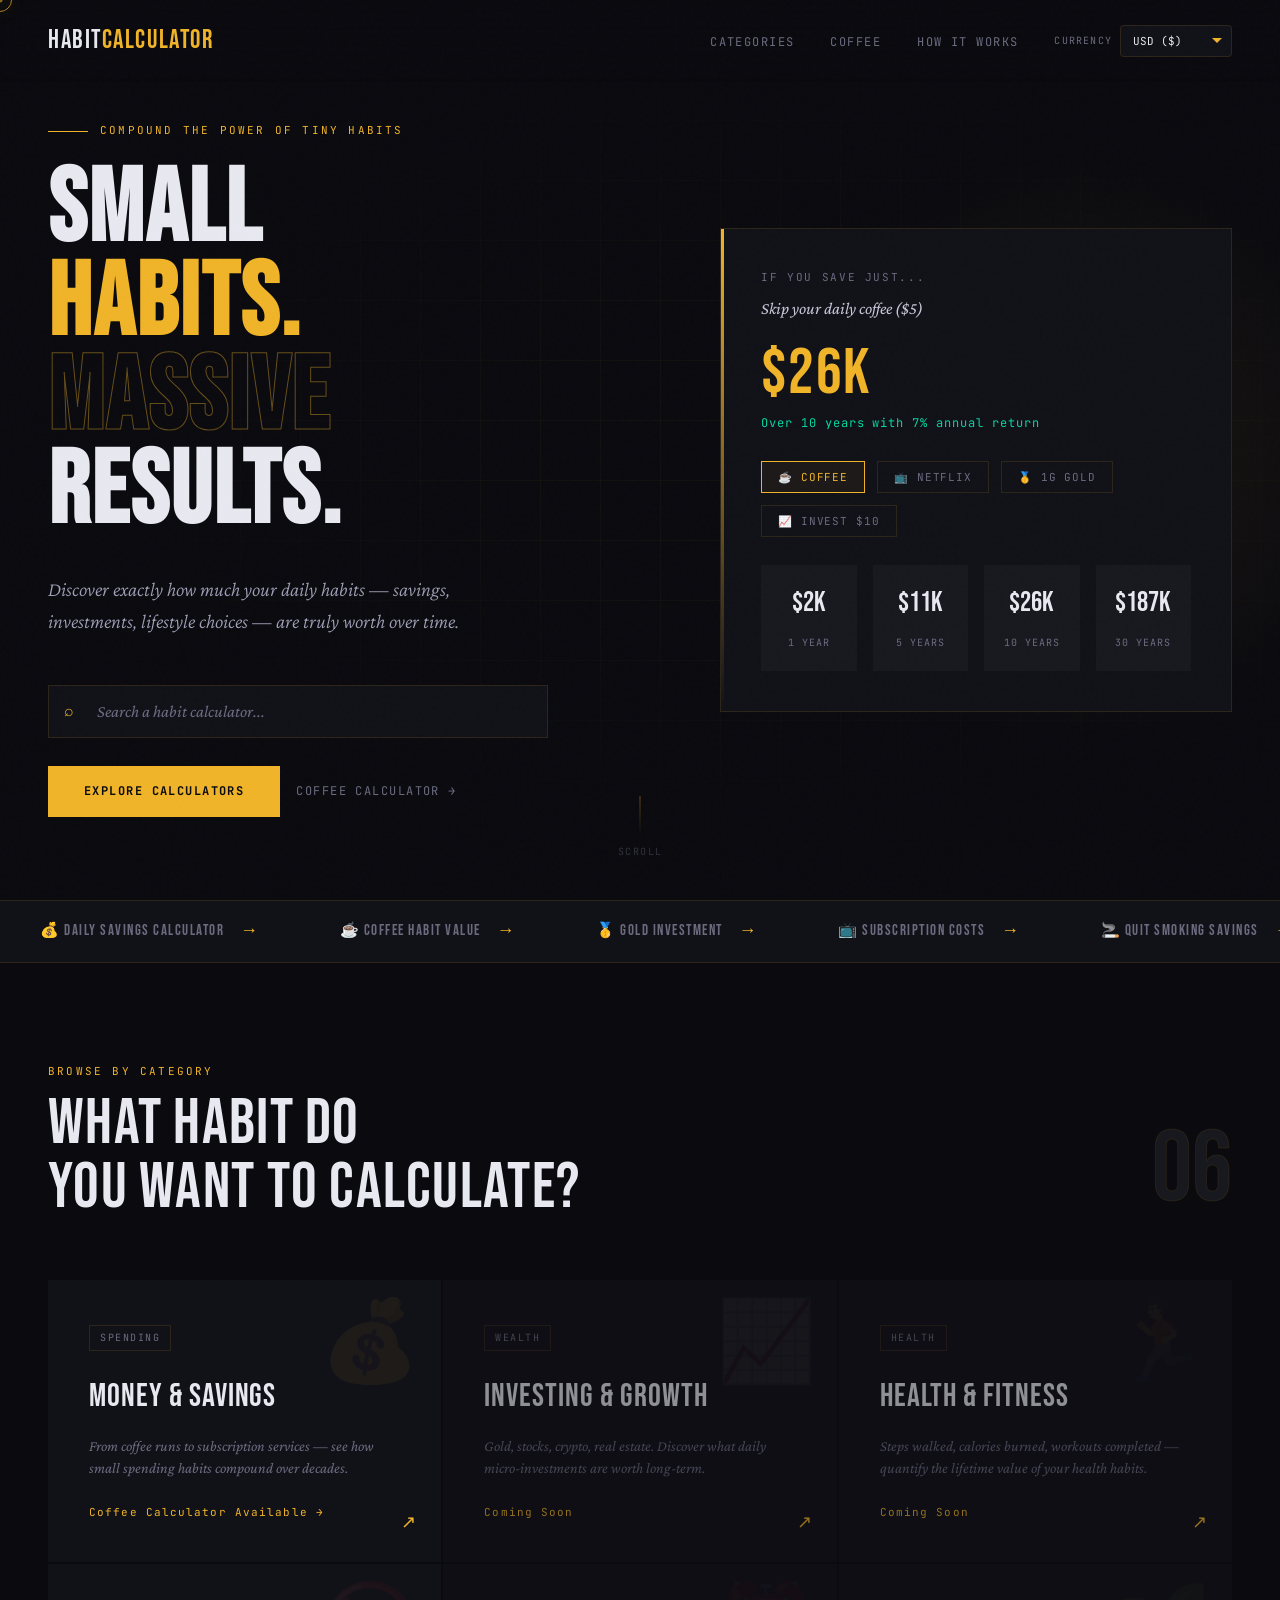
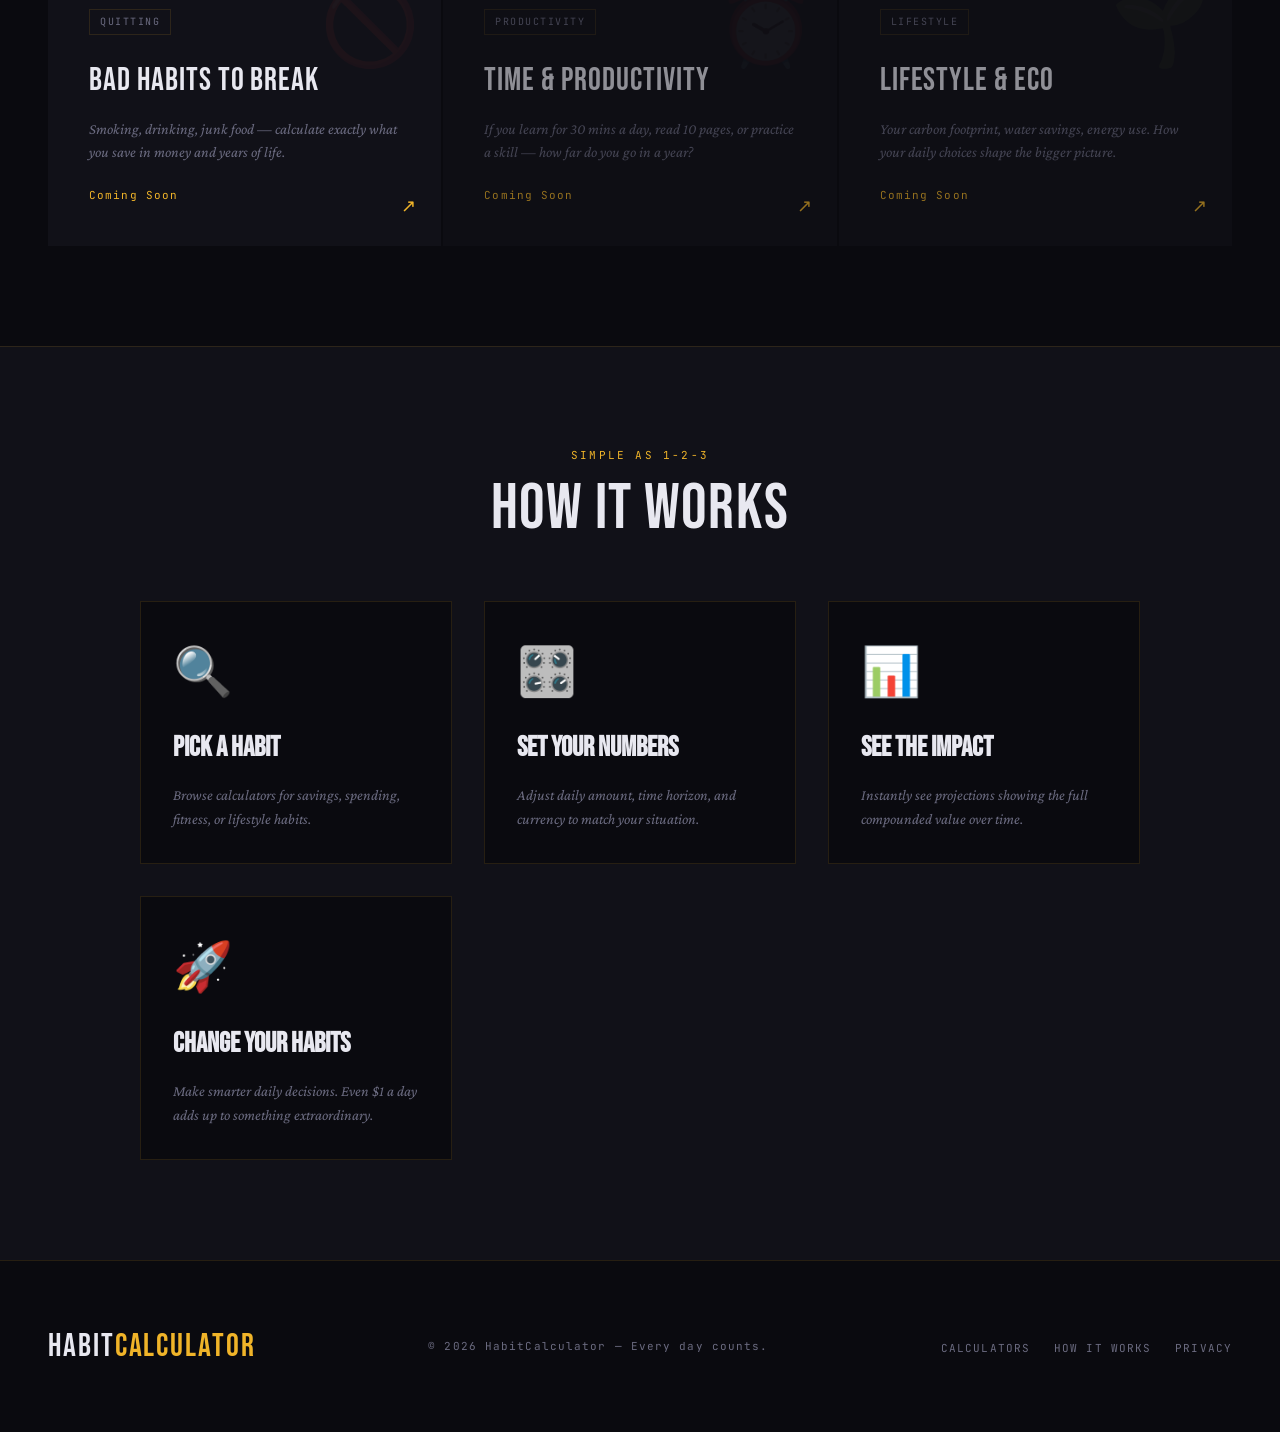
==== commit a2f7e195: "Fix hero counter currency conversion and improve cursor design - Fixed hero counter to properly conv" ====
--- a/index.html
+++ b/index.html
@@ -249,13 +249,29 @@
   <script src="js/currency.js"></script>
   <script src="js/main.js"></script>
   <script>
-    // Hero counter functionality
+    // Hero counter functionality with currency support
     const habits = [
       { amount: 5, label: "Skip your daily coffee ($5)", type: "money" },
       { amount: 0.5, label: "Cancel Netflix ($15/mo)", type: "money" },
       { amount: 80, label: "Save 1g gold daily (~$80)", type: "gold" },
       { amount: 10, label: "Invest $10 daily in S&P 500", type: "money" }
     ];
+
+    function formatMoneyWithCurrency(amountUSD) {
+      // Wait for CurrencyManager to be ready
+      if (window.CurrencyManager && window.CurrencyManager.currentCurrency) {
+        return CurrencyManager.format(amountUSD);
+      }
+      // Fallback formatting
+      if (amountUSD >= 1e6) return '$' + (amountUSD/1e6).toFixed(1) + 'M';
+      if (amountUSD >= 1e3) return '$' + Math.round(amountUSD/1000) + 'K';
+      return '$' + Math.round(amountUSD);
+    }
+
+    function formatGoldWeight(grams) {
+      if (grams >= 1000) return (grams/1000).toFixed(1) + 'kg';
+      return Math.round(grams) + 'g';
+    }
 
     function animateCounter(el, target) {
       el.style.opacity = '0.3';
@@ -271,19 +287,28 @@
       const isGold = h.type === 'gold';
 
       function fmt(years) {
-        if (isGold) return fmtGold(h.amount / 80 * 365 * years); // Convert USD to gold grams
-        return fmtMoney(calcFV(h.amount, years));
+        if (isGold) {
+          // Gold: show weight in grams/kg
+          const goldGramsPerDay = h.amount / 80; // Assuming $80 per gram
+          const totalGrams = goldGramsPerDay * 365 * years;
+          return formatGoldWeight(totalGrams);
+        } else {
+          // Money: calculate compound value and convert to current currency
+          const valueUSD = calcFV(h.amount, years);
+          return formatMoneyWithCurrency(valueUSD);
+        }
       }
 
       animateCounter(document.getElementById('main-counter'), fmt(10));
       document.getElementById('counter-sub').textContent =
-        isGold ? 'Total gold value over 10 years' : 'Over 10 years with 7% annual return';
+        isGold ? 'Total gold accumulated over 10 years' : 'Over 10 years with 7% annual return';
       document.getElementById('t1').textContent = fmt(1);
       document.getElementById('t5').textContent = fmt(5);
       document.getElementById('t10').textContent = fmt(10);
       document.getElementById('t30').textContent = fmt(30);
     }
 
+    // Button click handlers
     document.querySelectorAll('.habit-btn').forEach((btn, i) => {
       btn.addEventListener('click', () => {
         document.querySelectorAll('.habit-btn').forEach(b => b.classList.remove('active'));
@@ -292,14 +317,16 @@
       });
     });
 
-    // Initialize counter when currency is ready
+    // Re-calculate when currency changes
     window.addEventListener('currencyChanged', () => {
       const activeIdx = Array.from(document.querySelectorAll('.habit-btn')).findIndex(b => b.classList.contains('active'));
-      updateHeroCounter(activeIdx || 0);
+      updateHeroCounter(activeIdx >= 0 ? activeIdx : 0);
     });
 
-    // Initial load
-    setTimeout(() => updateHeroCounter(0), 500);
+    // Initialize counter after currency manager loads
+    window.addEventListener('DOMContentLoaded', () => {
+      setTimeout(() => updateHeroCounter(0), 600);
+    });
   </script>
 </body>
 </html>
--- a/css/theme.css
+++ b/css/theme.css
@@ -27,22 +27,65 @@
   cursor: none;
 }
 
-/* Custom cursor */
+/* Fallback cursor for when custom cursor is not visible */
+* {
+  cursor: none;
+}
+
+a, button, input, select, .cat-card, .habit-btn {
+  cursor: none !important;
+}
+
+/* Custom cursor - Elegant minimal ring design */
 #cursor {
-  width: 12px; height: 12px;
+  width: 24px;
+  height: 24px;
+  border: 1.5px solid var(--gold);
+  border-radius: 50%;
+  position: fixed;
+  top: 0;
+  left: 0;
+  pointer-events: none;
+  z-index: 9999;
+  transition: transform 0.15s cubic-bezier(0.25, 0.46, 0.45, 0.94),
+              width 0.3s ease,
+              height 0.3s ease,
+              opacity 0.3s ease,
+              border-color 0.3s ease;
+  transform: translate(-50%, -50%);
+  opacity: 0.7;
+  background: rgba(240, 180, 41, 0.03);
+  backdrop-filter: blur(2px);
+  box-shadow: 0 0 20px rgba(240, 180, 41, 0.1);
+}
+
+#cursor::before {
+  content: '';
+  position: absolute;
+  top: 50%;
+  left: 50%;
+  transform: translate(-50%, -50%);
+  width: 5px;
+  height: 5px;
   background: var(--gold);
   border-radius: 50%;
-  position: fixed;
-  top: 0; left: 0;
-  pointer-events: none;
-  z-index: 9999;
-  transition: transform 0.15s ease, width 0.2s, height 0.2s, background 0.2s;
-  transform: translate(-50%, -50%);
-}
+  transition: width 0.3s ease, height 0.3s ease, opacity 0.3s ease;
+  opacity: 0.8;
+}
+
 #cursor.hovered {
-  width: 40px; height: 40px;
-  background: rgba(240,180,41,0.2);
-  border: 1px solid var(--gold);
+  width: 48px;
+  height: 48px;
+  opacity: 1;
+  border-color: var(--gold-light);
+  background: rgba(240, 180, 41, 0.08);
+  box-shadow: 0 0 30px rgba(240, 180, 41, 0.2);
+}
+
+#cursor.hovered::before {
+  width: 8px;
+  height: 8px;
+  opacity: 1;
 }
 
 /* Noise overlay */
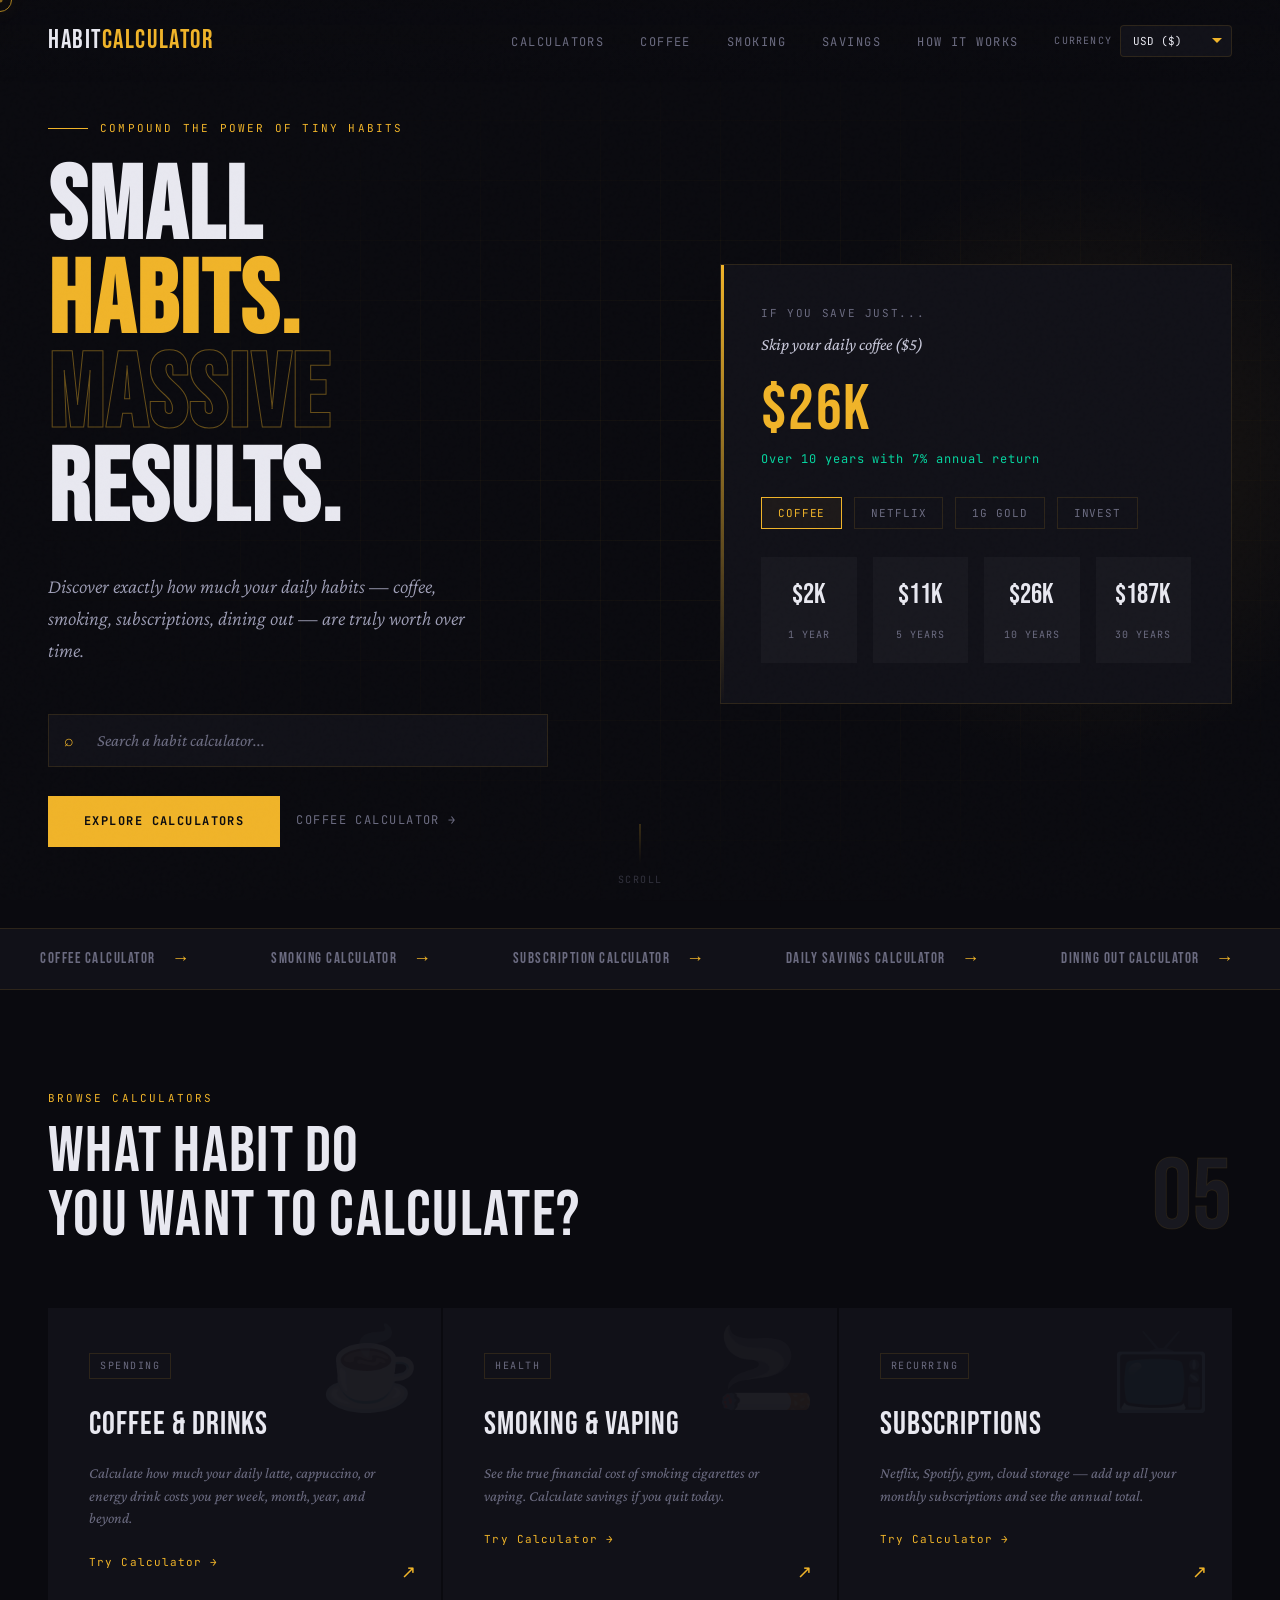
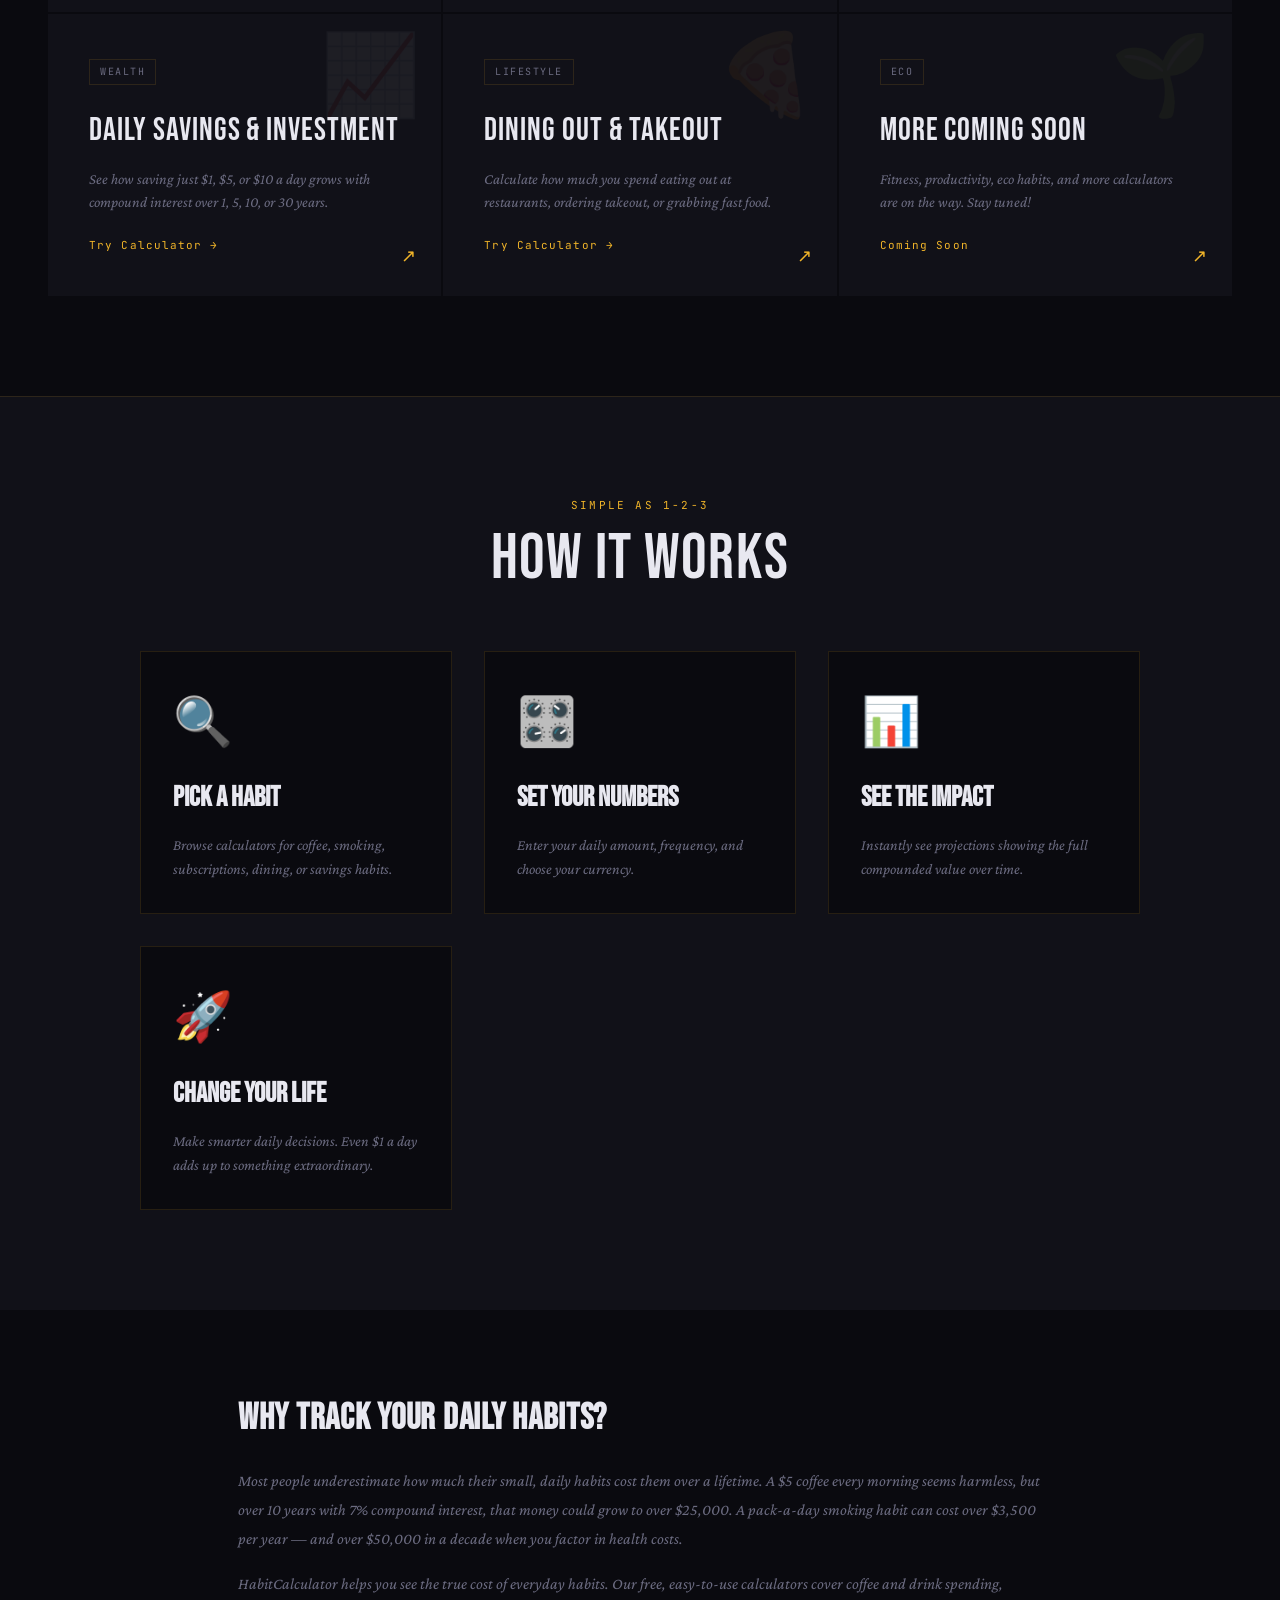
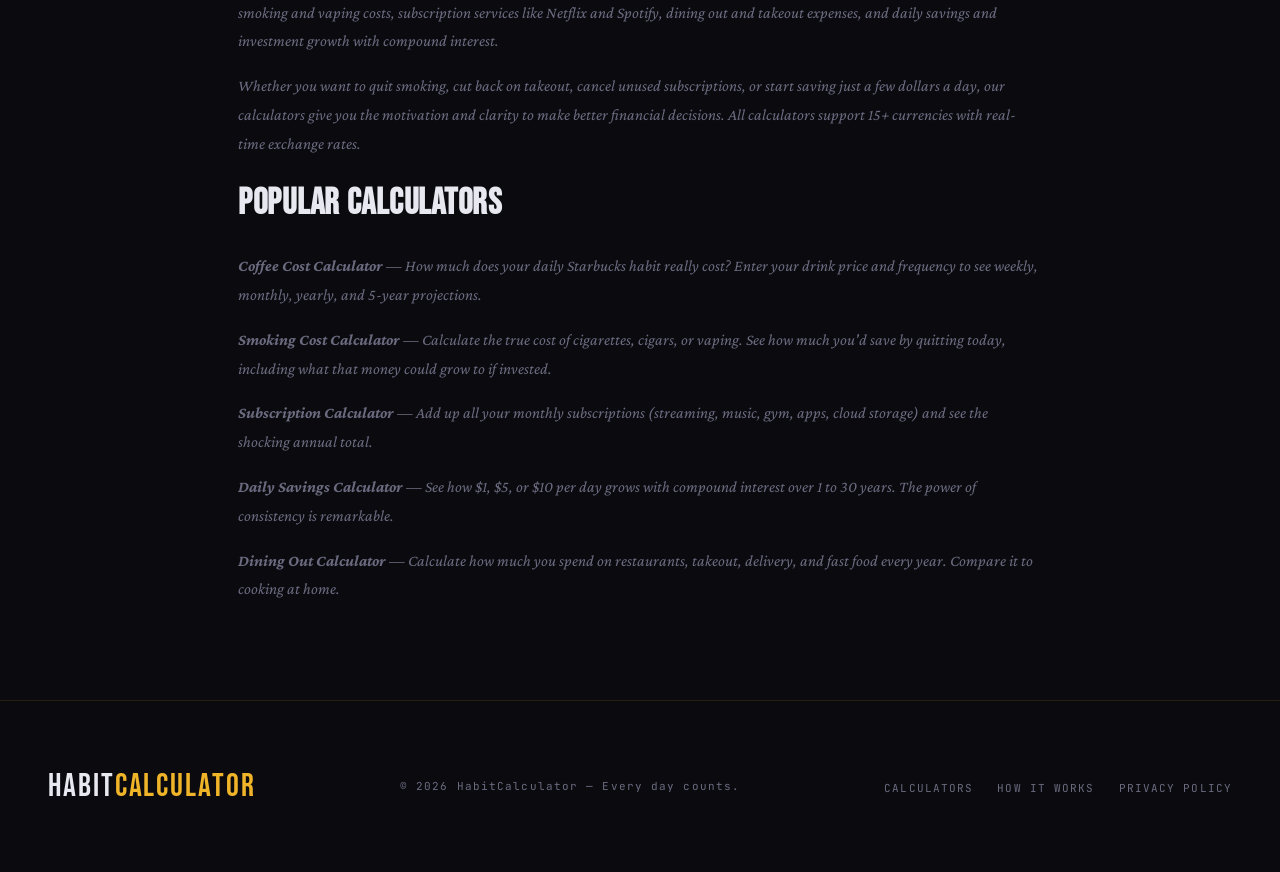
==== commit 8ff6950b: "Add full currency localization, 4 new calculators, and SEO infrastructure - Rewrite currency system " ====
--- a/index.html
+++ b/index.html
@@ -12,9 +12,49 @@
 
   <meta charset="UTF-8">
   <meta name="viewport" content="width=device-width, initial-scale=1.0">
-  <meta name="description" content="Calculate how much your daily habits cost over time. Discover the true financial impact of coffee, savings, and other recurring habits.">
-  <meta name="keywords" content="habit calculator, cost calculator, savings calculator, investment calculator, daily expense calculator">
-  <title>HabitCalculator — Small Habits. Massive Results.</title>
+  <meta name="description" content="Free habit cost calculators. See how much your daily coffee, smoking, subscriptions, and dining out habits truly cost over time. Calculate savings with compound interest.">
+  <meta name="keywords" content="habit calculator, cost calculator, savings calculator, coffee cost calculator, smoking cost calculator, subscription calculator, daily expense calculator, compound interest, latte factor">
+  <meta name="author" content="HabitCalculator">
+  <link rel="canonical" href="https://habitcalculator.com/">
+
+  <!-- Open Graph -->
+  <meta property="og:title" content="HabitCalculator - Small Habits. Massive Results.">
+  <meta property="og:description" content="Free calculators to discover how much your daily habits cost over time. Coffee, smoking, subscriptions, dining out, and savings calculators.">
+  <meta property="og:url" content="https://habitcalculator.com/">
+  <meta property="og:type" content="website">
+  <meta property="og:site_name" content="HabitCalculator">
+
+  <!-- Twitter Card -->
+  <meta name="twitter:card" content="summary_large_image">
+  <meta name="twitter:title" content="HabitCalculator - Small Habits. Massive Results.">
+  <meta name="twitter:description" content="Free calculators to discover how much your daily habits cost over time.">
+
+  <title>HabitCalculator - Free Daily Habit Cost & Savings Calculators</title>
+
+  <!-- Structured Data -->
+  <script type="application/ld+json">
+  {
+    "@context": "https://schema.org",
+    "@type": "WebSite",
+    "name": "HabitCalculator",
+    "url": "https://habitcalculator.com",
+    "description": "Free online calculators to calculate the true cost of daily habits like coffee, smoking, subscriptions, dining out, and see how daily savings grow with compound interest.",
+    "potentialAction": {
+      "@type": "SearchAction",
+      "target": "https://habitcalculator.com/?q={search_term_string}",
+      "query-input": "required name=search_term_string"
+    }
+  }
+  </script>
+  <script type="application/ld+json">
+  {
+    "@context": "https://schema.org",
+    "@type": "Organization",
+    "name": "HabitCalculator",
+    "url": "https://habitcalculator.com",
+    "description": "Free daily habit cost and savings calculators"
+  }
+  </script>
 
   <link rel="preconnect" href="https://fonts.googleapis.com">
   <link rel="preconnect" href="https://fonts.gstatic.com" crossorigin>
@@ -24,35 +64,54 @@
 <body>
   <div id="cursor"></div>
 
+  <!-- Mobile Menu Overlay -->
+  <div class="mobile-menu" id="mobileMenu">
+    <a href="index.html">Home</a>
+    <a href="calculators/coffee.html">Coffee Calculator</a>
+    <a href="calculators/smoking.html">Smoking Calculator</a>
+    <a href="calculators/subscriptions.html">Subscription Calculator</a>
+    <a href="calculators/savings.html">Savings Calculator</a>
+    <a href="calculators/dining.html">Dining Out Calculator</a>
+    <a href="#how">How It Works</a>
+    <a href="privacy.html">Privacy Policy</a>
+  </div>
+
   <!-- NAV -->
   <nav>
     <a href="index.html" class="nav-logo">Habit<span>Calculator</span></a>
     <div class="nav-right">
       <ul class="nav-links">
-        <li><a href="#categories">Categories</a></li>
+        <li><a href="#categories">Calculators</a></li>
         <li><a href="calculators/coffee.html">Coffee</a></li>
+        <li><a href="calculators/smoking.html">Smoking</a></li>
+        <li><a href="calculators/savings.html">Savings</a></li>
         <li><a href="#how">How It Works</a></li>
       </ul>
       <div class="currency-selector">
         <label for="currencySelector">Currency</label>
         <select id="currencySelector">
           <option value="USD">USD ($)</option>
-          <option value="EUR">EUR (€)</option>
-          <option value="GBP">GBP (£)</option>
-          <option value="INR">INR (₹)</option>
+          <option value="EUR">EUR (&euro;)</option>
+          <option value="GBP">GBP (&pound;)</option>
+          <option value="INR">INR (&#8377;)</option>
           <option value="CAD">CAD (C$)</option>
           <option value="AUD">AUD (A$)</option>
-          <option value="JPY">JPY (¥)</option>
-          <option value="CNY">CNY (¥)</option>
+          <option value="JPY">JPY (&yen;)</option>
+          <option value="CNY">CNY (&yen;)</option>
           <option value="CHF">CHF (Fr)</option>
           <option value="SGD">SGD (S$)</option>
           <option value="NZD">NZD (NZ$)</option>
           <option value="ZAR">ZAR (R)</option>
           <option value="BRL">BRL (R$)</option>
           <option value="MXN">MXN (Mex$)</option>
-          <option value="KRW">KRW (₩)</option>
+          <option value="KRW">KRW (&#8361;)</option>
         </select>
       </div>
+      <button class="menu-toggle" id="menuToggle" aria-label="Open menu">
+        <span></span>
+        <span></span>
+        <span></span>
+      </button>
     </div>
   </nav>
 
@@ -67,49 +126,50 @@
         Results.
       </h1>
       <p class="hero-desc">
-        Discover exactly how much your daily habits — savings, investments, lifestyle choices — are truly worth over time.
+        Discover exactly how much your daily habits — coffee, smoking, subscriptions, dining out — are truly worth over time.
       </p>
 
       <div class="search-bar-wrapper">
-        <span class="search-icon">⌕</span>
+        <span class="search-icon">&#8981;</span>
         <input class="search-bar" type="text" placeholder="Search a habit calculator..." id="searchInput" autocomplete="off">
+        <div class="search-results" id="searchResults"></div>
       </div>
 
       <div class="hero-cta-group" style="margin-top: 28px;">
         <a href="#categories" class="btn-primary">Explore Calculators</a>
-        <a href="calculators/coffee.html" class="btn-ghost">Coffee Calculator →</a>
+        <a href="calculators/coffee.html" class="btn-ghost">Coffee Calculator &rarr;</a>
       </div>
     </div>
 
     <div class="hero-counter-panel fade-up" style="transition-delay:0.2s">
       <div class="counter-card">
         <div class="counter-label">If you save just...</div>
-        <div class="counter-habit" id="habit-desc">Skip your daily coffee ($5)</div>
-        <div class="counter-number" id="main-counter">$0</div>
+        <div class="counter-habit" id="habit-desc">Skip your daily coffee</div>
+        <div class="counter-number" id="main-counter">0</div>
         <div class="counter-sub" id="counter-sub">Over 10 years with 7% annual return</div>
 
         <div class="counter-controls">
-          <button class="habit-btn active" data-amount="5" data-label="Skip daily coffee ($5)" data-type="money">☕ Coffee</button>
-          <button class="habit-btn" data-amount="0.5" data-label="Cancel Netflix ($15/mo)" data-type="money">📺 Netflix</button>
-          <button class="habit-btn" data-amount="80" data-label="Save 1g gold daily (~$80)" data-type="gold">🥇 1g Gold</button>
-          <button class="habit-btn" data-amount="10" data-label="Invest $10 daily in S&P 500" data-type="money">📈 Invest $10</button>
+          <button class="habit-btn active" data-index="0" data-type="money">Coffee</button>
+          <button class="habit-btn" data-index="1" data-type="money">Netflix</button>
+          <button class="habit-btn" data-index="2" data-type="gold">1g Gold</button>
+          <button class="habit-btn" data-index="3" data-type="money">Invest</button>
         </div>
 
         <div class="counter-timeline">
           <div class="timeline-item">
-            <span class="timeline-val" id="t1">—</span>
+            <span class="timeline-val" id="t1">&mdash;</span>
             <span class="timeline-key">1 Year</span>
           </div>
           <div class="timeline-item">
-            <span class="timeline-val" id="t5">—</span>
+            <span class="timeline-val" id="t5">&mdash;</span>
             <span class="timeline-key">5 Years</span>
           </div>
           <div class="timeline-item">
-            <span class="timeline-val" id="t10">—</span>
+            <span class="timeline-val" id="t10">&mdash;</span>
             <span class="timeline-key">10 Years</span>
           </div>
           <div class="timeline-item">
-            <span class="timeline-val" id="t30">—</span>
+            <span class="timeline-val" id="t30">&mdash;</span>
             <span class="timeline-key">30 Years</span>
           </div>
         </div>
@@ -125,22 +185,16 @@
   <!-- MARQUEE -->
   <div class="marquee-section">
     <div class="marquee-track" id="marquee">
-      <span class="marquee-item">💰 Daily Savings Calculator <span>→</span></span>
-      <span class="marquee-item">☕ Coffee Habit Value <span>→</span></span>
-      <span class="marquee-item">🥇 Gold Investment <span>→</span></span>
-      <span class="marquee-item">📺 Subscription Costs <span>→</span></span>
-      <span class="marquee-item">🚬 Quit Smoking Savings <span>→</span></span>
-      <span class="marquee-item">🏃 Fitness Tracker <span>→</span></span>
-      <span class="marquee-item">📱 Tech Upgrades <span>→</span></span>
-      <span class="marquee-item">🍕 Dining Out Calculator <span>→</span></span>
-      <span class="marquee-item">💰 Daily Savings Calculator <span>→</span></span>
-      <span class="marquee-item">☕ Coffee Habit Value <span>→</span></span>
-      <span class="marquee-item">🥇 Gold Investment <span>→</span></span>
-      <span class="marquee-item">📺 Subscription Costs <span>→</span></span>
-      <span class="marquee-item">🚬 Quit Smoking Savings <span>→</span></span>
-      <span class="marquee-item">🏃 Fitness Tracker <span>→</span></span>
-      <span class="marquee-item">📱 Tech Upgrades <span>→</span></span>
-      <span class="marquee-item">🍕 Dining Out Calculator <span>→</span></span>
+      <a href="calculators/coffee.html" class="marquee-item">Coffee Calculator <span>&rarr;</span></a>
+      <a href="calculators/smoking.html" class="marquee-item">Smoking Calculator <span>&rarr;</span></a>
+      <a href="calculators/subscriptions.html" class="marquee-item">Subscription Calculator <span>&rarr;</span></a>
+      <a href="calculators/savings.html" class="marquee-item">Daily Savings Calculator <span>&rarr;</span></a>
+      <a href="calculators/dining.html" class="marquee-item">Dining Out Calculator <span>&rarr;</span></a>
+      <a href="calculators/coffee.html" class="marquee-item">Coffee Calculator <span>&rarr;</span></a>
+      <a href="calculators/smoking.html" class="marquee-item">Smoking Calculator <span>&rarr;</span></a>
+      <a href="calculators/subscriptions.html" class="marquee-item">Subscription Calculator <span>&rarr;</span></a>
+      <a href="calculators/savings.html" class="marquee-item">Daily Savings Calculator <span>&rarr;</span></a>
+      <a href="calculators/dining.html" class="marquee-item">Dining Out Calculator <span>&rarr;</span></a>
     </div>
   </div>
 
@@ -148,59 +202,59 @@
   <section class="section" id="categories">
     <div class="section-header">
       <div>
-        <div class="section-tag">Browse by Category</div>
+        <div class="section-tag">Browse Calculators</div>
         <div class="section-title">What habit do<br>you want to calculate?</div>
       </div>
-      <div class="section-count">06</div>
+      <div class="section-count">05</div>
     </div>
     <div class="categories-grid">
       <a href="calculators/coffee.html" class="cat-card fade-up">
-        <div class="cat-icon-bg">💰</div>
+        <div class="cat-icon-bg">&#9749;</div>
         <div class="cat-tag">Spending</div>
-        <div class="cat-title">Money & Savings</div>
-        <p class="cat-desc">From coffee runs to subscription services — see how small spending habits compound over decades.</p>
-        <div class="cat-count">Coffee Calculator Available →</div>
-        <div class="cat-arrow">↗</div>
+        <div class="cat-title">Coffee & Drinks</div>
+        <p class="cat-desc">Calculate how much your daily latte, cappuccino, or energy drink costs you per week, month, year, and beyond.</p>
+        <div class="cat-count">Try Calculator &rarr;</div>
+        <div class="cat-arrow">&nearr;</div>
       </a>
-      <div class="cat-card fade-up" style="transition-delay:0.1s; opacity: 0.6">
-        <div class="cat-icon-bg">📈</div>
+      <a href="calculators/smoking.html" class="cat-card fade-up" style="transition-delay:0.1s">
+        <div class="cat-icon-bg">&#128684;</div>
+        <div class="cat-tag">Health</div>
+        <div class="cat-title">Smoking & Vaping</div>
+        <p class="cat-desc">See the true financial cost of smoking cigarettes or vaping. Calculate savings if you quit today.</p>
+        <div class="cat-count">Try Calculator &rarr;</div>
+        <div class="cat-arrow">&nearr;</div>
+      </a>
+      <a href="calculators/subscriptions.html" class="cat-card fade-up" style="transition-delay:0.2s">
+        <div class="cat-icon-bg">&#128250;</div>
+        <div class="cat-tag">Recurring</div>
+        <div class="cat-title">Subscriptions</div>
+        <p class="cat-desc">Netflix, Spotify, gym, cloud storage — add up all your monthly subscriptions and see the annual total.</p>
+        <div class="cat-count">Try Calculator &rarr;</div>
+        <div class="cat-arrow">&nearr;</div>
+      </a>
+      <a href="calculators/savings.html" class="cat-card fade-up">
+        <div class="cat-icon-bg">&#128200;</div>
         <div class="cat-tag">Wealth</div>
-        <div class="cat-title">Investing & Growth</div>
-        <p class="cat-desc">Gold, stocks, crypto, real estate. Discover what daily micro-investments are worth long-term.</p>
+        <div class="cat-title">Daily Savings & Investment</div>
+        <p class="cat-desc">See how saving just $1, $5, or $10 a day grows with compound interest over 1, 5, 10, or 30 years.</p>
+        <div class="cat-count">Try Calculator &rarr;</div>
+        <div class="cat-arrow">&nearr;</div>
+      </a>
+      <a href="calculators/dining.html" class="cat-card fade-up" style="transition-delay:0.1s">
+        <div class="cat-icon-bg">&#127829;</div>
+        <div class="cat-tag">Lifestyle</div>
+        <div class="cat-title">Dining Out & Takeout</div>
+        <p class="cat-desc">Calculate how much you spend eating out at restaurants, ordering takeout, or grabbing fast food.</p>
+        <div class="cat-count">Try Calculator &rarr;</div>
+        <div class="cat-arrow">&nearr;</div>
+      </a>
+      <div class="cat-card fade-up disabled" style="transition-delay:0.2s">
+        <div class="cat-icon-bg">&#127793;</div>
+        <div class="cat-tag">Eco</div>
+        <div class="cat-title">More Coming Soon</div>
+        <p class="cat-desc">Fitness, productivity, eco habits, and more calculators are on the way. Stay tuned!</p>
         <div class="cat-count">Coming Soon</div>
-        <div class="cat-arrow">↗</div>
-      </div>
-      <div class="cat-card fade-up" style="transition-delay:0.2s; opacity: 0.6">
-        <div class="cat-icon-bg">🏃</div>
-        <div class="cat-tag">Health</div>
-        <div class="cat-title">Health & Fitness</div>
-        <p class="cat-desc">Steps walked, calories burned, workouts completed — quantify the lifetime value of your health habits.</p>
-        <div class="cat-count">Coming Soon</div>
-        <div class="cat-arrow">↗</div>
-      </div>
-      <div class="cat-card fade-up; opacity: 0.6">
-        <div class="cat-icon-bg">🚫</div>
-        <div class="cat-tag">Quitting</div>
-        <div class="cat-title">Bad Habits to Break</div>
-        <p class="cat-desc">Smoking, drinking, junk food — calculate exactly what you save in money and years of life.</p>
-        <div class="cat-count">Coming Soon</div>
-        <div class="cat-arrow">↗</div>
-      </div>
-      <div class="cat-card fade-up" style="transition-delay:0.1s; opacity: 0.6">
-        <div class="cat-icon-bg">⏰</div>
-        <div class="cat-tag">Productivity</div>
-        <div class="cat-title">Time & Productivity</div>
-        <p class="cat-desc">If you learn for 30 mins a day, read 10 pages, or practice a skill — how far do you go in a year?</p>
-        <div class="cat-count">Coming Soon</div>
-        <div class="cat-arrow">↗</div>
-      </div>
-      <div class="cat-card fade-up" style="transition-delay:0.2s; opacity: 0.6">
-        <div class="cat-icon-bg">🌱</div>
-        <div class="cat-tag">Lifestyle</div>
-        <div class="cat-title">Lifestyle & Eco</div>
-        <p class="cat-desc">Your carbon footprint, water savings, energy use. How your daily choices shape the bigger picture.</p>
-        <div class="cat-count">Coming Soon</div>
-        <div class="cat-arrow">↗</div>
+        <div class="cat-arrow">&nearr;</div>
       </div>
     </div>
   </section>
@@ -213,56 +267,104 @@
     </div>
     <div style="display: grid; grid-template-columns: repeat(auto-fit, minmax(250px, 1fr)); gap: 32px; max-width: 1000px; margin: 0 auto;">
       <div style="background: var(--bg); padding: 32px; border: 1px solid var(--border);" class="fade-up">
-        <span style="font-size: 48px; display: block; margin-bottom: 16px;">🔍</span>
+        <span style="font-size: 48px; display: block; margin-bottom: 16px;">&#128269;</span>
         <h3 style="font-family: 'Bebas Neue', sans-serif; font-size: 28px; margin-bottom: 12px;">Pick a Habit</h3>
-        <p style="color: var(--muted); font-style: italic; font-size: 15px; line-height: 1.6;">Browse calculators for savings, spending, fitness, or lifestyle habits.</p>
+        <p style="color: var(--muted); font-style: italic; font-size: 15px; line-height: 1.6;">Browse calculators for coffee, smoking, subscriptions, dining, or savings habits.</p>
       </div>
       <div style="background: var(--bg); padding: 32px; border: 1px solid var(--border);" class="fade-up">
-        <span style="font-size: 48px; display: block; margin-bottom: 16px;">🎛️</span>
+        <span style="font-size: 48px; display: block; margin-bottom: 16px;">&#127899;&#65039;</span>
         <h3 style="font-family: 'Bebas Neue', sans-serif; font-size: 28px; margin-bottom: 12px;">Set Your Numbers</h3>
-        <p style="color: var(--muted); font-style: italic; font-size: 15px; line-height: 1.6;">Adjust daily amount, time horizon, and currency to match your situation.</p>
+        <p style="color: var(--muted); font-style: italic; font-size: 15px; line-height: 1.6;">Enter your daily amount, frequency, and choose your currency.</p>
       </div>
       <div style="background: var(--bg); padding: 32px; border: 1px solid var(--border);" class="fade-up">
-        <span style="font-size: 48px; display: block; margin-bottom: 16px;">📊</span>
+        <span style="font-size: 48px; display: block; margin-bottom: 16px;">&#128202;</span>
         <h3 style="font-family: 'Bebas Neue', sans-serif; font-size: 28px; margin-bottom: 12px;">See the Impact</h3>
         <p style="color: var(--muted); font-style: italic; font-size: 15px; line-height: 1.6;">Instantly see projections showing the full compounded value over time.</p>
       </div>
       <div style="background: var(--bg); padding: 32px; border: 1px solid var(--border);" class="fade-up">
-        <span style="font-size: 48px; display: block; margin-bottom: 16px;">🚀</span>
-        <h3 style="font-family: 'Bebas Neue', sans-serif; font-size: 28px; margin-bottom: 12px;">Change Your Habits</h3>
+        <span style="font-size: 48px; display: block; margin-bottom: 16px;">&#128640;</span>
+        <h3 style="font-family: 'Bebas Neue', sans-serif; font-size: 28px; margin-bottom: 12px;">Change Your Life</h3>
         <p style="color: var(--muted); font-style: italic; font-size: 15px; line-height: 1.6;">Make smarter daily decisions. Even $1 a day adds up to something extraordinary.</p>
       </div>
     </div>
+  </section>
+
+  <!-- SEO CONTENT -->
+  <section class="seo-content" id="about">
+    <h2>Why Track Your Daily Habits?</h2>
+    <p>
+      Most people underestimate how much their small, daily habits cost them over a lifetime. A $5 coffee every morning seems harmless, but over 10 years with 7% compound interest, that money could grow to over $25,000. A pack-a-day smoking habit can cost over $3,500 per year — and over $50,000 in a decade when you factor in health costs.
+    </p>
+    <p>
+      HabitCalculator helps you see the true cost of everyday habits. Our free, easy-to-use calculators cover coffee and drink spending, smoking and vaping costs, subscription services like Netflix and Spotify, dining out and takeout expenses, and daily savings and investment growth with compound interest.
+    </p>
+    <p>
+      Whether you want to quit smoking, cut back on takeout, cancel unused subscriptions, or start saving just a few dollars a day, our calculators give you the motivation and clarity to make better financial decisions. All calculators support 15+ currencies with real-time exchange rates.
+    </p>
+
+    <h2>Popular Calculators</h2>
+    <p>
+      <strong>Coffee Cost Calculator</strong> — How much does your daily Starbucks habit really cost? Enter your drink price and frequency to see weekly, monthly, yearly, and 5-year projections.
+    </p>
+    <p>
+      <strong>Smoking Cost Calculator</strong> — Calculate the true cost of cigarettes, cigars, or vaping. See how much you'd save by quitting today, including what that money could grow to if invested.
+    </p>
+    <p>
+      <strong>Subscription Calculator</strong> — Add up all your monthly subscriptions (streaming, music, gym, apps, cloud storage) and see the shocking annual total.
+    </p>
+    <p>
+      <strong>Daily Savings Calculator</strong> — See how $1, $5, or $10 per day grows with compound interest over 1 to 30 years. The power of consistency is remarkable.
+    </p>
+    <p>
+      <strong>Dining Out Calculator</strong> — Calculate how much you spend on restaurants, takeout, delivery, and fast food every year. Compare it to cooking at home.
+    </p>
   </section>
 
   <!-- FOOTER -->
   <footer>
     <div class="footer-logo">Habit<span>Calculator</span></div>
-    <p class="footer-copy">© 2026 HabitCalculator — Every day counts.</p>
+    <p class="footer-copy">&copy; 2026 HabitCalculator — Every day counts.</p>
     <ul class="footer-links">
       <li><a href="#categories">Calculators</a></li>
       <li><a href="#how">How It Works</a></li>
-      <li><a href="#">Privacy</a></li>
+      <li><a href="privacy.html">Privacy Policy</a></li>
     </ul>
   </footer>
 
   <script src="js/currency.js"></script>
   <script src="js/main.js"></script>
   <script>
-    // Hero counter functionality with currency support
-    const habits = [
-      { amount: 5, label: "Skip your daily coffee ($5)", type: "money" },
-      { amount: 0.5, label: "Cancel Netflix ($15/mo)", type: "money" },
-      { amount: 80, label: "Save 1g gold daily (~$80)", type: "gold" },
-      { amount: 10, label: "Invest $10 daily in S&P 500", type: "money" }
+    // Hero counter — all amounts stored in USD, converted dynamically
+    var habits = [
+      { amountUSD: 5, labelBase: "Skip your daily coffee", type: "money" },
+      { amountUSD: 0.5, labelBase: "Cancel Netflix", type: "money", monthlyUSD: 15 },
+      { amountUSD: 80, labelBase: "Save 1g gold daily", type: "gold" },
+      { amountUSD: 10, labelBase: "Invest daily in S&P 500", type: "money" }
     ];
 
+    function getHabitLabel(h) {
+      if (!window.CurrencyManager || !CurrencyManager.ready) {
+        if (h.type === 'gold') return h.labelBase + ' (~$' + h.amountUSD + ')';
+        if (h.monthlyUSD) return h.labelBase + ' ($' + h.monthlyUSD + '/mo)';
+        return h.labelBase + ' ($' + h.amountUSD + ')';
+      }
+      var s = CurrencyManager.symbolAmount;
+      if (h.type === 'gold') return h.labelBase + ' (~' + CurrencyManager.symbolAmount(h.amountUSD) + ')';
+      if (h.monthlyUSD) return h.labelBase + ' (' + CurrencyManager.symbolAmount(h.monthlyUSD) + '/mo)';
+      return h.labelBase + ' (' + CurrencyManager.symbolAmount(h.amountUSD) + ')';
+    }
+
+    function updateHeroBtnLabels() {
+      if (!window.CurrencyManager || !CurrencyManager.ready) return;
+      var btns = document.querySelectorAll('.habit-btn');
+      // Update last button text which says "Invest $10"
+      if (btns[3]) btns[3].textContent = 'Invest ' + CurrencyManager.symbolAmount(10);
+    }
+
     function formatMoneyWithCurrency(amountUSD) {
-      // Wait for CurrencyManager to be ready
-      if (window.CurrencyManager && window.CurrencyManager.currentCurrency) {
+      if (window.CurrencyManager && CurrencyManager.ready) {
         return CurrencyManager.format(amountUSD);
       }
-      // Fallback formatting
       if (amountUSD >= 1e6) return '$' + (amountUSD/1e6).toFixed(1) + 'M';
       if (amountUSD >= 1e3) return '$' + Math.round(amountUSD/1000) + 'K';
       return '$' + Math.round(amountUSD);
@@ -275,26 +377,24 @@
 
     function animateCounter(el, target) {
       el.style.opacity = '0.3';
-      setTimeout(() => {
+      setTimeout(function() {
         el.textContent = target;
         el.style.opacity = '1';
       }, 200);
     }
 
     function updateHeroCounter(idx) {
-      const h = habits[idx];
-      document.getElementById('habit-desc').textContent = h.label;
-      const isGold = h.type === 'gold';
+      var h = habits[idx];
+      document.getElementById('habit-desc').textContent = getHabitLabel(h);
+      var isGold = h.type === 'gold';
 
       function fmt(years) {
         if (isGold) {
-          // Gold: show weight in grams/kg
-          const goldGramsPerDay = h.amount / 80; // Assuming $80 per gram
-          const totalGrams = goldGramsPerDay * 365 * years;
+          var goldGramsPerDay = h.amountUSD / 80;
+          var totalGrams = goldGramsPerDay * 365 * years;
           return formatGoldWeight(totalGrams);
         } else {
-          // Money: calculate compound value and convert to current currency
-          const valueUSD = calcFV(h.amount, years);
+          var valueUSD = calcFV(h.amountUSD, years);
           return formatMoneyWithCurrency(valueUSD);
         }
       }
@@ -306,27 +406,26 @@
       document.getElementById('t5').textContent = fmt(5);
       document.getElementById('t10').textContent = fmt(10);
       document.getElementById('t30').textContent = fmt(30);
-    }
-
-    // Button click handlers
-    document.querySelectorAll('.habit-btn').forEach((btn, i) => {
-      btn.addEventListener('click', () => {
-        document.querySelectorAll('.habit-btn').forEach(b => b.classList.remove('active'));
+
+      updateHeroBtnLabels();
+    }
+
+    document.querySelectorAll('.habit-btn').forEach(function(btn, i) {
+      btn.addEventListener('click', function() {
+        document.querySelectorAll('.habit-btn').forEach(function(b) { b.classList.remove('active'); });
         btn.classList.add('active');
         updateHeroCounter(i);
       });
     });
 
-    // Re-calculate when currency changes
-    window.addEventListener('currencyChanged', () => {
-      const activeIdx = Array.from(document.querySelectorAll('.habit-btn')).findIndex(b => b.classList.contains('active'));
+    function refreshHero() {
+      var activeIdx = Array.from(document.querySelectorAll('.habit-btn')).findIndex(function(b) { return b.classList.contains('active'); });
       updateHeroCounter(activeIdx >= 0 ? activeIdx : 0);
-    });
-
-    // Initialize counter after currency manager loads
-    window.addEventListener('DOMContentLoaded', () => {
-      setTimeout(() => updateHeroCounter(0), 600);
-    });
+    }
+
+    // Use currencyReady instead of brittle timeout
+    window.addEventListener('currencyReady', refreshHero);
+    window.addEventListener('currencyChanged', refreshHero);
   </script>
 </body>
 </html>
--- a/css/theme.css
+++ b/css/theme.css
@@ -27,16 +27,32 @@
   cursor: none;
 }
 
-/* Fallback cursor for when custom cursor is not visible */
-* {
-  cursor: none;
-}
+/* Touch device: restore default cursor */
+body.touch-device,
+body.touch-device * {
+  cursor: auto !important;
+}
+
+* { cursor: none; }
+body.touch-device * { cursor: auto !important; }
 
 a, button, input, select, .cat-card, .habit-btn {
   cursor: none !important;
 }
-
-/* Custom cursor - Elegant minimal ring design */
+body.touch-device a,
+body.touch-device button,
+body.touch-device input,
+body.touch-device select,
+body.touch-device .cat-card,
+body.touch-device .habit-btn {
+  cursor: pointer !important;
+}
+body.touch-device input[type="text"],
+body.touch-device input[type="number"] {
+  cursor: text !important;
+}
+
+/* Custom cursor */
 #cursor {
   width: 24px;
   height: 24px;
@@ -108,8 +124,8 @@
   align-items: center;
   justify-content: space-between;
   padding: 20px 48px;
-  background: linear-gradient(to bottom, rgba(10,10,15,0.95), transparent);
-  backdrop-filter: blur(2px);
+  background: linear-gradient(to bottom, rgba(10,10,15,0.95), rgba(10,10,15,0.8));
+  backdrop-filter: blur(12px);
 }
 .nav-logo {
   font-family: 'Bebas Neue', sans-serif;
@@ -117,6 +133,7 @@
   letter-spacing: 0.06em;
   color: var(--text);
   text-decoration: none;
+  z-index: 600;
 }
 .nav-logo span { color: var(--gold); }
 .nav-right {
@@ -139,6 +156,64 @@
   transition: color 0.2s;
 }
 .nav-links a:hover, .nav-links a.active { color: var(--gold); }
+
+/* Mobile hamburger menu */
+.menu-toggle {
+  display: none;
+  flex-direction: column;
+  gap: 5px;
+  background: none;
+  border: none;
+  padding: 8px;
+  z-index: 600;
+}
+.menu-toggle span {
+  display: block;
+  width: 24px;
+  height: 2px;
+  background: var(--text);
+  transition: all 0.3s ease;
+}
+.menu-toggle.active span:nth-child(1) {
+  transform: rotate(45deg) translate(5px, 5px);
+}
+.menu-toggle.active span:nth-child(2) {
+  opacity: 0;
+}
+.menu-toggle.active span:nth-child(3) {
+  transform: rotate(-45deg) translate(5px, -5px);
+}
+
+.mobile-menu {
+  display: none;
+  position: fixed;
+  top: 0;
+  left: 0;
+  right: 0;
+  bottom: 0;
+  background: rgba(10, 10, 15, 0.98);
+  z-index: 550;
+  flex-direction: column;
+  align-items: center;
+  justify-content: center;
+  gap: 32px;
+  opacity: 0;
+  transition: opacity 0.3s ease;
+}
+.mobile-menu.open {
+  display: flex;
+  opacity: 1;
+}
+.mobile-menu a {
+  font-family: 'Bebas Neue', sans-serif;
+  font-size: 36px;
+  color: var(--text);
+  text-decoration: none;
+  letter-spacing: 0.05em;
+  transition: color 0.2s;
+}
+.mobile-menu a:hover { color: var(--gold); }
+body.menu-open { overflow: hidden; }
 
 /* Currency Selector */
 .currency-selector {
@@ -161,7 +236,6 @@
   font-size: 11px;
   padding: 8px 12px;
   border-radius: 4px;
-  cursor: none;
   appearance: none;
   background-image: url("data:image/svg+xml,%3Csvg xmlns='http://www.w3.org/2000/svg' width='12' height='8' viewBox='0 0 12 8'%3E%3Cpath fill='%23f0b429' d='M1 1l5 5 5-5'/%3E%3C/svg%3E");
   background-repeat: no-repeat;
@@ -188,7 +262,6 @@
   overflow: hidden;
 }
 
-/* Animated grid background */
 .hero::before {
   content: '';
   position: absolute;
@@ -200,7 +273,6 @@
   mask-image: radial-gradient(ellipse at 60% 50%, black 20%, transparent 70%);
 }
 
-/* Glowing orb */
 .hero::after {
   content: '';
   position: absolute;
@@ -263,6 +335,7 @@
   display: flex;
   gap: 16px;
   align-items: center;
+  flex-wrap: wrap;
 }
 .btn-primary {
   background: var(--gold);
@@ -274,7 +347,6 @@
   text-transform: uppercase;
   padding: 16px 36px;
   border: none;
-  cursor: none;
   text-decoration: none;
   transition: background 0.2s, transform 0.15s;
   display: inline-block;
@@ -360,7 +432,6 @@
   background: transparent;
   border: 1px solid var(--border);
   color: var(--muted);
-  cursor: none;
   transition: all 0.2s;
   text-transform: uppercase;
 }
@@ -418,7 +489,10 @@
   display: flex;
   align-items: center;
   gap: 16px;
-}
+  text-decoration: none;
+  transition: color 0.2s;
+}
+a.marquee-item:hover { color: var(--gold); }
 .marquee-item span { color: var(--gold); font-size: 18px; }
 @keyframes marquee {
   from { transform: translateX(0); }
@@ -467,7 +541,6 @@
 .cat-card {
   background: var(--surface);
   padding: 40px;
-  cursor: none;
   position: relative;
   overflow: hidden;
   transition: background 0.3s;
@@ -482,6 +555,10 @@
 }
 .cat-card:hover .cat-arrow { transform: translate(4px, -4px); }
 .cat-card:hover .cat-icon-bg { opacity: 0.15; }
+.cat-card.disabled {
+  opacity: 0.6;
+  pointer-events: none;
+}
 
 .cat-icon-bg {
   position: absolute;
@@ -547,7 +624,6 @@
   padding: 16px 20px 16px 48px;
   outline: none;
   transition: border-color 0.2s;
-  cursor: none;
 }
 .search-bar:focus { border-color: var(--gold); }
 .search-bar::placeholder { color: var(--muted); }
@@ -561,6 +637,50 @@
   font-size: 16px;
 }
 
+/* Search results dropdown */
+.search-results {
+  position: absolute;
+  top: 100%;
+  left: 0;
+  right: 0;
+  background: var(--surface);
+  border: 1px solid var(--border);
+  border-top: none;
+  z-index: 100;
+  display: none;
+  max-height: 300px;
+  overflow-y: auto;
+}
+.search-results.show { display: block; }
+.search-result-item {
+  display: block;
+  padding: 14px 20px;
+  text-decoration: none;
+  color: var(--text);
+  border-bottom: 1px solid var(--border);
+  transition: background 0.15s;
+}
+.search-result-item:hover {
+  background: var(--surface2);
+}
+.search-result-item.no-result {
+  color: var(--muted);
+  font-style: italic;
+}
+.search-result-name {
+  display: block;
+  font-family: 'JetBrains Mono', monospace;
+  font-size: 13px;
+  letter-spacing: 0.05em;
+  margin-bottom: 4px;
+}
+.search-result-desc {
+  display: block;
+  font-size: 13px;
+  color: var(--muted);
+  font-style: italic;
+}
+
 /* FOOTER */
 footer {
   padding: 60px 48px;
@@ -568,6 +688,8 @@
   display: flex;
   align-items: center;
   justify-content: space-between;
+  flex-wrap: wrap;
+  gap: 24px;
 }
 .footer-logo {
   font-family: 'Bebas Neue', sans-serif;
@@ -585,6 +707,7 @@
   display: flex;
   gap: 24px;
   list-style: none;
+  flex-wrap: wrap;
 }
 .footer-links a {
   font-family: 'JetBrains Mono', monospace;
@@ -640,14 +763,49 @@
   100% { transform: scaleY(0); transform-origin: bottom; }
 }
 
+/* SEO content sections */
+.seo-content {
+  padding: 80px 48px;
+  max-width: 900px;
+  margin: 0 auto;
+}
+.seo-content h2 {
+  font-family: 'Bebas Neue', sans-serif;
+  font-size: 36px;
+  margin-bottom: 20px;
+  letter-spacing: 0.02em;
+}
+.seo-content p {
+  color: var(--muted);
+  font-style: italic;
+  line-height: 1.8;
+  margin-bottom: 16px;
+  font-size: 16px;
+}
+
 /* RESPONSIVE */
 @media (max-width: 1024px) {
   nav { padding: 20px 24px; }
   .nav-links { display: none; }
-  .nav-right { flex-direction: column; gap: 16px; align-items: flex-end; }
+  .menu-toggle { display: flex; }
+  .nav-right { gap: 16px; align-items: center; }
   .hero { grid-template-columns: 1fr; padding: 100px 24px 60px; }
   .hero-counter-panel { padding-left: 0; margin-top: 60px; }
   .section { padding: 60px 24px; }
+  .categories-grid { grid-template-columns: repeat(2, 1fr); }
+  footer { flex-direction: column; gap: 24px; text-align: center; padding: 40px 24px; }
+  .scroll-hint { display: none; }
+}
+
+@media (max-width: 640px) {
   .categories-grid { grid-template-columns: 1fr; }
-  footer { flex-direction: column; gap: 24px; text-align: center; padding: 40px 24px; }
-}
+  .counter-timeline { flex-wrap: wrap; }
+  .timeline-item { min-width: calc(50% - 8px); }
+  .counter-controls { gap: 8px; }
+  .habit-btn { font-size: 10px; padding: 6px 12px; }
+  .section-header { flex-direction: column; align-items: flex-start; gap: 16px; }
+  .section-count { font-size: 60px; }
+  .hero-cta-group { flex-direction: column; align-items: flex-start; }
+  .currency-selector label { display: none; }
+  .seo-content { padding: 60px 24px; }
+}
